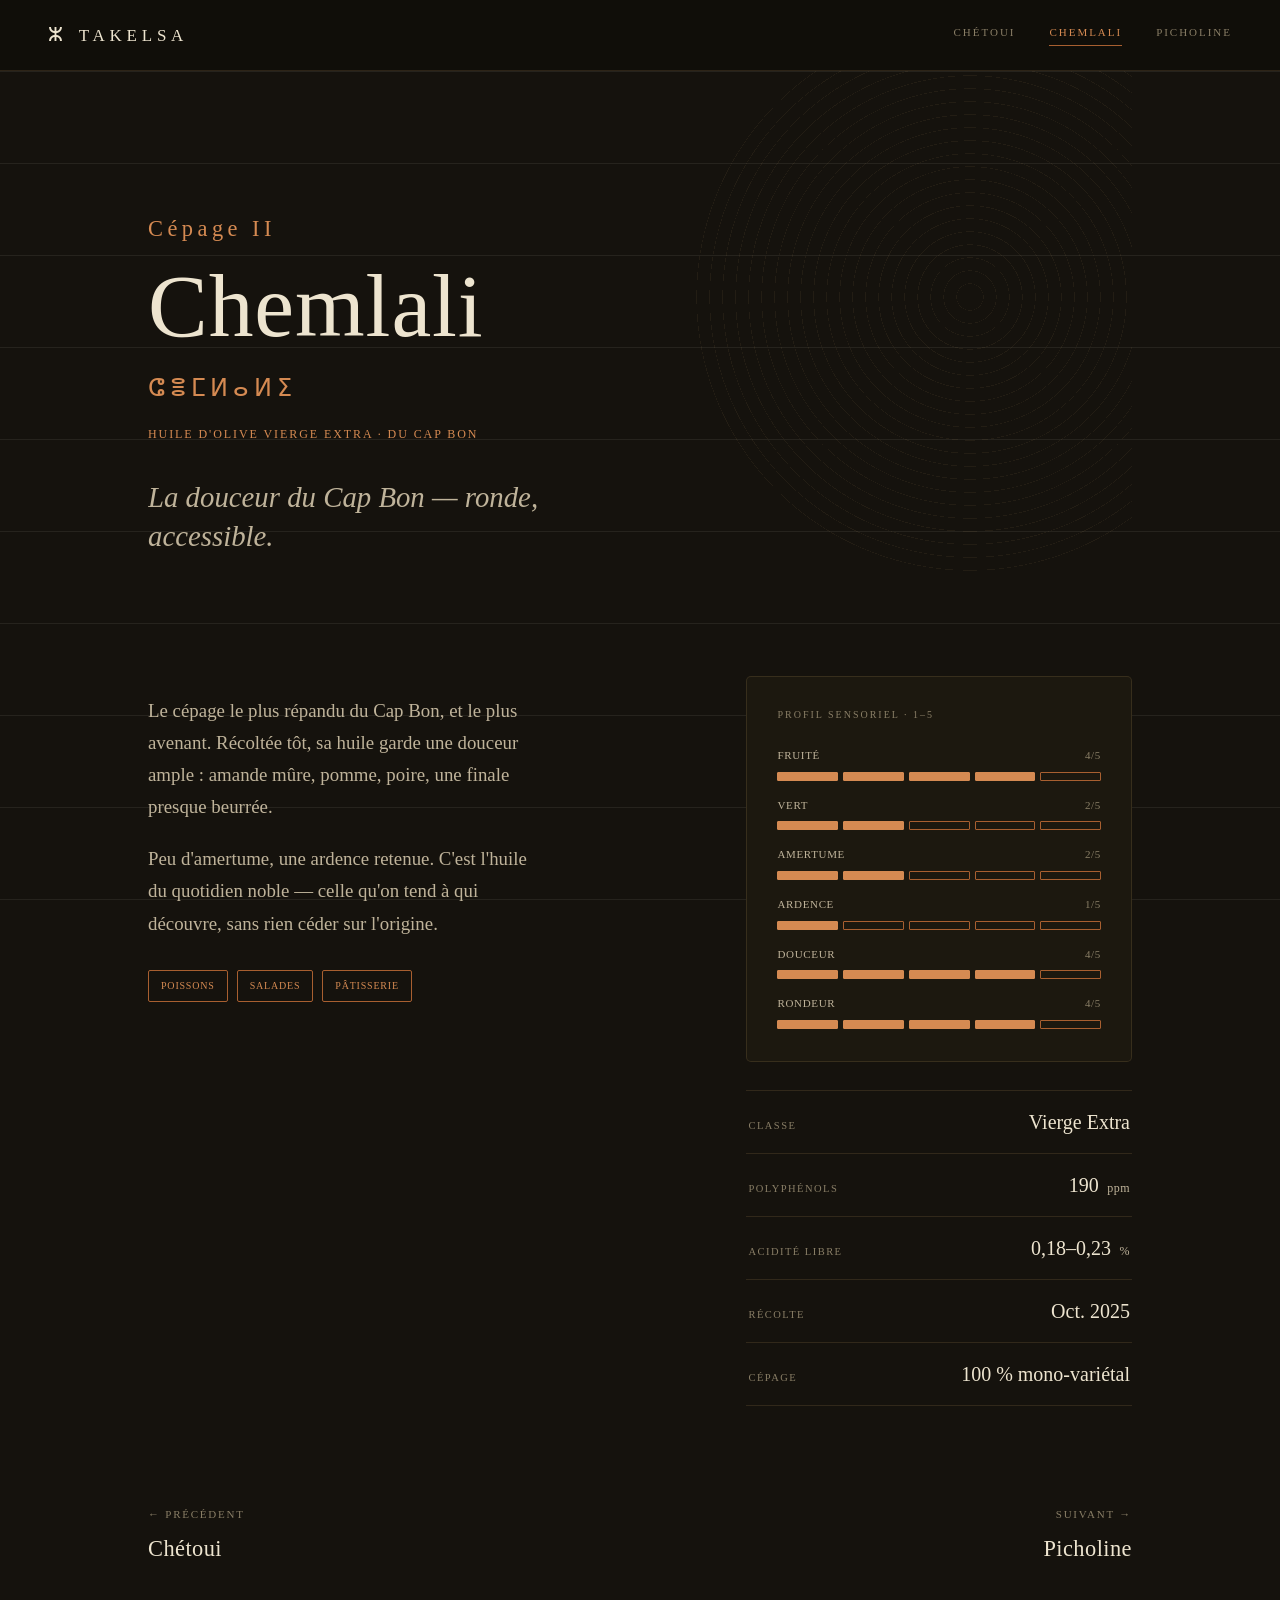
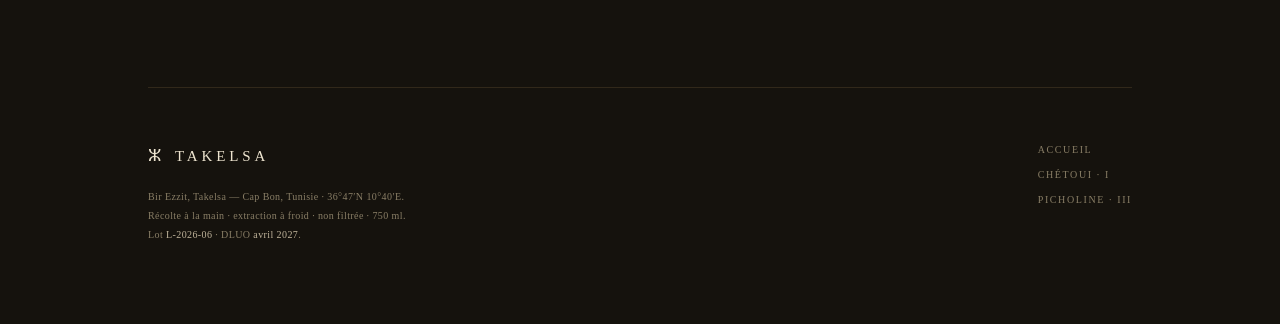
==== chemlali.html @ 23d48eb0 "feat(site): refonte Le Puits (Claude Design) - tellurique, sobre, humble 4 pages refondues (accueil " ====
<!-- @dsCard group="Site" viewport="1080x760" name="Site — Chemlali" subtitle="Page cépage II · profil en barres · données ONH" -->
<!DOCTYPE html>
<html lang="fr">
<head>
<meta charset="utf-8" />
<meta name="viewport" content="width=device-width, initial-scale=1" />
<title>Chemlali · TAKELSA PREMIUM</title>
<link rel="stylesheet" href="../../styles.css" />
<link rel="stylesheet" href="site.css" />
</head>
<body data-cepage="chemlali">

  <nav class="nav">
    <a class="brand" href="index.html"><span class="y">ⵣ</span><span class="wm">TAKELSA</span></a>
    <div class="links">
      <a href="chetoui.html">Chétoui</a>
      <a href="chemlali.html" aria-current="page">Chemlali</a>
      <a href="picholine.html">Picholine</a>
    </div>
  </nav>

  <div class="wrap">

    <header class="vhero">
      <div class="puits"></div>
      <div class="num">Cépage II</div>
      <h1 class="display">Chemlali</h1>
      <div class="tif">ⵛⴻⵎⵍⴰⵍⵉ</div>
      <div class="cl">Huile d'Olive Vierge Extra · du Cap Bon</div>
      <div class="lede">La douceur du Cap Bon — ronde, accessible.</div>
    </header>

    <section class="vgrid">
      <div class="prose reveal">
        <p>Le cépage le plus répandu du Cap Bon, et le plus avenant. Récoltée tôt, sa huile garde une douceur ample : amande mûre, pomme, poire, une finale presque beurrée.</p>
        <p>Peu d'amertume, une ardence retenue. C'est l'huile du quotidien noble — celle qu'on tend à qui découvre, sans rien céder sur l'origine.</p>
        <div class="accords">
          <span>Poissons</span><span>Salades</span><span>Pâtisserie</span>
        </div>
      </div>

      <aside class="reveal">
        <div class="profile">
          <div class="ptitle">Profil sensoriel · 1–5</div>
          <div data-profile="chemlali"></div>
        </div>
        <div class="analysis">
          <div class="arow"><span class="ak">Classe</span><span class="av">Vierge Extra</span></div>
          <div class="arow"><span class="ak">Polyphénols</span><span class="av">190 <small>ppm</small></span></div>
          <div class="arow"><span class="ak">Acidité libre</span><span class="av">0,18–0,23 <small>%</small></span></div>
          <div class="arow"><span class="ak">Récolte</span><span class="av">Oct. 2025</span></div>
          <div class="arow"><span class="ak">Cépage</span><span class="av">100 % mono-variétal</span></div>
        </div>
      </aside>
    </section>

    <nav class="pager reveal">
      <a class="prev" href="chetoui.html">← Précédent<span class="lbl">Chétoui</span></a>
      <a class="next" href="picholine.html">Suivant →<span class="lbl">Picholine</span></a>
    </nav>

    <footer class="foot reveal">
      <div class="frow">
        <div>
          <div class="brand"><span class="y">ⵣ</span><span class="wm">TAKELSA</span></div>
          <p class="legal" style="margin-top:18px">Bir Ezzit, Takelsa — Cap Bon, Tunisie · 36°47′N 10°40′E.<br>Récolte à la main · extraction à froid · non filtrée · 750 ml.<br>Lot <b>L-2026-06</b> · DLUO <b>avril 2027</b>.</p>
        </div>
        <div class="links">
          <a href="index.html">Accueil</a>
          <a href="chetoui.html">Chétoui · I</a>
          <a href="picholine.html">Picholine · III</a>
        </div>
      </div>
    </footer>

  </div>
  <script src="site.js"></script>
</body>
</html>
---- site.css ----
/* TAKELSA PREMIUM — site (registre tellurique « Imazighen »)
   Le site a le droit d'être plus profond que l'étiquette : fond sombre,
   beaucoup de vide, le terroir et l'huile en avant, le producteur effacé.
   Anti-slop : pas de drapeau, pas de folklore, pas de gradient text,
   pas de glassmorphism. Le cuivre est le seul métal. */

:root{
  --night:    #100E09;   /* fond le plus profond */
  --soil:     #15120D;   /* fond de base */
  --soil-2:   #1C180F;   /* panneau surélevé */
  --soil-3:   #221C12;   /* panneau le plus clair */
  --strata:   rgba(218,174,110,.14);  /* hairline cuivrée sur sombre */
  --strata-2: rgba(241,233,216,.08);

  --on-soil:      #EDE4CF;   /* texte principal */
  --on-soil-soft: #BFB39A;   /* secondaire */
  --on-soil-mut:  #897E66;   /* tertiaire / légendes */

  --acc:      var(--copper-hi);   /* accent par défaut (cuivre) */
  --acc-deep: var(--copper);

  --maxw: 1080px;
}

/* accents par cépage, éclaircis pour vivre sur le sombre */
body[data-cepage="chetoui"] { --acc:#9DB573; --acc-deep:#6E8347; }
body[data-cepage="chemlali"]{ --acc:#D58A52; --acc-deep:#A85F30; }
body[data-cepage="picholine"]{ --acc:#AE83A4; --acc-deep:#76507060; }
body[data-cepage="picholine"]{ --acc:#B084A6; --acc-deep:#7A5570; }

*{box-sizing:border-box;}
html{scroll-behavior:smooth;}
body{
  margin:0;background:var(--soil);color:var(--on-soil);
  font-family:var(--font-sans);-webkit-font-smoothing:antialiased;
  line-height:1.6;
  /* strates sédimentaires + puits, extrêmement discrets */
  background-image:
    repeating-linear-gradient(0deg, var(--strata-2) 0 1px, transparent 1px 92px);
  background-attachment:fixed;
}

/* ---- typographic primitives ---- */
.display{font-family:var(--font-display);font-weight:400;letter-spacing:.01em;line-height:1.02;}
.serif{font-family:var(--font-serif);}
.mono{font-family:var(--font-mono);}
.glyph{font-family:var(--font-glyph);}
.eyebrow{font-family:var(--font-mono);font-size:11px;letter-spacing:.34em;text-transform:uppercase;color:var(--acc);}
.eyebrow.dim{color:var(--on-soil-mut);}

a{color:inherit;text-decoration:none;}

/* ---- top nav (sobre, fixe) ---- */
.nav{position:sticky;top:0;z-index:20;display:flex;align-items:center;justify-content:space-between;
  padding:20px clamp(20px,5vw,48px);background:rgba(16,14,9,.82);border-bottom:1px solid var(--strata);
  backdrop-filter:blur(2px);}
.nav .brand{display:flex;align-items:baseline;gap:11px;}
.nav .brand .y{font-family:var(--font-glyph);font-size:19px;color:var(--copper-hi);}
.nav .brand .wm{font-family:var(--font-display);font-size:17px;letter-spacing:.28em;text-indent:.28em;color:var(--on-soil);}
.nav .links{display:flex;gap:clamp(14px,3vw,34px);}
.nav .links a{font-family:var(--font-mono);font-size:11px;letter-spacing:.18em;text-transform:uppercase;color:var(--on-soil-mut);
  padding-bottom:4px;border-bottom:1px solid transparent;transition:color .25s,border-color .25s;}
.nav .links a:hover{color:var(--on-soil);}
.nav .links a[aria-current="page"]{color:var(--acc);border-color:var(--acc-deep);}

/* ---- layout shell ---- */
.wrap{max-width:var(--maxw);margin:0 auto;padding:0 clamp(20px,5vw,48px);}
section{position:relative;}

/* ---- puits motif (réutilisable, discret) ---- */
.puits{position:absolute;border-radius:50%;pointer-events:none;
  background:repeating-radial-gradient(circle at center, var(--strata) 0 .6px, transparent .6px 13px);
  opacity:.6;}

/* ---- hero accueil ---- */
.hero{min-height:88vh;display:flex;flex-direction:column;justify-content:center;align-items:center;text-align:center;
  padding:120px 0 80px;position:relative;overflow:hidden;}
.hero .puits{width:min(86vw,820px);height:min(86vw,820px);top:50%;left:50%;transform:translate(-50%,-50%);opacity:.45;}
.hero .coin{position:relative;width:96px;height:96px;border-radius:50%;display:grid;place-items:center;
  font-family:var(--font-glyph);font-size:60px;color:#3A2512;margin-bottom:38px;
  background:radial-gradient(circle at 38% 30%, #F4D89E, #CD9E60 52%, #8C5F33);
  box-shadow:inset 0 2px 3px rgba(255,255,255,.5), inset 0 -4px 7px rgba(58,37,18,.5), 0 6px 26px rgba(0,0,0,.55);}
.hero .eyebrow{position:relative;margin-bottom:30px;}
.hero h1{position:relative;font-family:var(--font-display);font-weight:400;font-size:clamp(2.4rem,7vw,4.6rem);
  letter-spacing:.12em;text-indent:.12em;margin:0;color:var(--on-soil);white-space:nowrap;}
.hero .lede{position:relative;font-family:var(--font-serif);font-style:italic;font-size:clamp(1.2rem,3vw,1.7rem);
  color:var(--on-soil-soft);margin-top:26px;white-space:nowrap;}
.hero .coords{position:relative;margin-top:50px;font-family:var(--font-mono);font-size:11px;letter-spacing:.22em;
  text-transform:uppercase;color:var(--on-soil-mut);display:flex;gap:18px;flex-wrap:wrap;justify-content:center;}
.hero .coords b{color:var(--acc);font-weight:400;}

/* ---- generic section heading ---- */
.shead{padding:96px 0 0;}
.shead .eyebrow{display:block;}
.shead h2{font-family:var(--font-display);font-weight:400;font-size:clamp(2rem,4.5vw,3.1rem);margin:18px 0 0;color:var(--on-soil);}
.shead .sub{font-family:var(--font-serif);font-style:italic;color:var(--on-soil-soft);font-size:1.15rem;margin-top:10px;max-width:54ch;}

/* ---- manifesto band ---- */
.manifesto{padding:120px 0;text-align:center;}
.manifesto p{font-family:var(--font-display);font-weight:400;font-size:clamp(1.6rem,4vw,2.6rem);line-height:1.3;
  color:var(--on-soil);max-width:18ch;margin:0 auto;}
.manifesto .src{margin-top:26px;font-family:var(--font-mono);font-size:10px;letter-spacing:.24em;text-transform:uppercase;color:var(--on-soil-mut);}

/* ---- terroir facts strip ---- */
.facts-strip{display:grid;grid-template-columns:repeat(4,1fr);gap:1px;background:var(--strata);
  border:1px solid var(--strata);border-radius:4px;overflow:hidden;margin-top:40px;}
.facts-strip .cell{background:var(--soil-2);padding:26px 22px;}
.facts-strip .k{font-family:var(--font-mono);font-size:10px;letter-spacing:.18em;text-transform:uppercase;color:var(--on-soil-mut);}
.facts-strip .v{font-family:var(--font-display);font-size:1.5rem;color:var(--on-soil);margin-top:10px;line-height:1.1;}
.facts-strip .v small{font-family:var(--font-mono);font-size:.62em;letter-spacing:.04em;color:var(--on-soil-soft);}
@media(max-width:720px){.facts-strip{grid-template-columns:repeat(2,1fr);}}

/* ---- variety index (accueil) ---- */
.varlist{margin-top:48px;border-top:1px solid var(--strata);}
.varrow{display:grid;grid-template-columns:64px 1fr auto;gap:clamp(16px,4vw,46px);align-items:center;
  padding:34px 8px;border-bottom:1px solid var(--strata);transition:background .3s,padding-left .3s;position:relative;}
.varrow:hover{background:var(--soil-2);padding-left:20px;}
.varrow .num{font-family:var(--font-display);font-size:2rem;color:var(--vacc);}
.varrow .meta .nm{font-family:var(--font-display);font-size:1.9rem;color:var(--on-soil);line-height:1;}
.varrow .meta .nm .tif{font-family:var(--font-glyph);font-size:.62em;color:var(--vacc);margin-left:.5em;letter-spacing:.12em;}
.varrow .meta .ln{font-family:var(--font-serif);font-style:italic;color:var(--on-soil-soft);margin-top:8px;font-size:1.02rem;}
.varrow .meta .cl{font-family:var(--font-mono);font-size:10px;letter-spacing:.14em;text-transform:uppercase;color:var(--vacc);margin-top:9px;}
.varrow .go{display:flex;align-items:center;gap:14px;font-family:var(--font-mono);font-size:10px;letter-spacing:.16em;text-transform:uppercase;color:var(--on-soil-mut);}
.varrow .go .poly{color:var(--on-soil);}
.varrow .go .arr{font-size:1.3rem;color:var(--vacc);transition:transform .3s;}
.varrow:hover .go .arr{transform:translateX(6px);}
@media(max-width:640px){.varrow{grid-template-columns:48px 1fr;}.varrow .go{grid-column:2;justify-content:flex-start;margin-top:6px;}}

/* ---- variety page header ---- */
.vhero{padding:140px 0 60px;position:relative;overflow:hidden;}
.vhero .puits{width:min(60vw,560px);height:min(60vw,560px);top:-10%;right:-12%;opacity:.5;}
.vhero .num{font-family:var(--font-display);font-size:1.4rem;color:var(--acc);letter-spacing:.2em;}
.vhero h1{font-family:var(--font-display);font-weight:400;font-size:clamp(3rem,8vw,5.6rem);margin:14px 0 0;color:var(--on-soil);line-height:1;}
.vhero .tif{font-family:var(--font-glyph);font-size:1.5rem;color:var(--acc);letter-spacing:.2em;margin-top:18px;}
.vhero .cl{font-family:var(--font-mono);font-size:12px;letter-spacing:.16em;text-transform:uppercase;color:var(--acc);margin-top:18px;}
.vhero .lede{font-family:var(--font-serif);font-style:italic;font-size:clamp(1.3rem,3vw,1.8rem);color:var(--on-soil-soft);
  margin-top:34px;max-width:30ch;line-height:1.35;}

/* ---- two-column body ---- */
.vgrid{display:grid;grid-template-columns:1.15fr .85fr;gap:clamp(30px,6vw,80px);padding:60px 0 0;align-items:start;}
@media(max-width:820px){.vgrid{grid-template-columns:1fr;gap:48px;}}
.prose p{font-family:var(--font-serif);font-size:1.18rem;line-height:1.7;color:var(--on-soil-soft);max-width:42ch;}
.prose p+p{margin-top:20px;}
.prose .accords{display:flex;flex-wrap:wrap;gap:9px;margin-top:30px;}
.prose .accords span{font-family:var(--font-mono);font-size:10px;letter-spacing:.08em;text-transform:uppercase;
  border:1px solid var(--acc-deep);color:var(--acc);padding:7px 12px;border-radius:2px;}

/* ---- profile bars (cohérent avec l'étiquette) ---- */
.profile{background:var(--soil-2);border:1px solid var(--strata);border-radius:5px;padding:30px 30px 32px;}
.profile .ptitle{font-family:var(--font-mono);font-size:10px;letter-spacing:.2em;text-transform:uppercase;color:var(--on-soil-mut);margin-bottom:24px;}
.bar{margin-bottom:16px;}
.bar:last-child{margin-bottom:0;}
.bar .blab{display:flex;justify-content:space-between;font-family:var(--font-sans);font-size:11px;font-weight:500;
  letter-spacing:.06em;text-transform:uppercase;color:var(--on-soil-soft);margin-bottom:7px;}
.bar .blab .num{font-family:var(--font-mono);color:var(--on-soil-mut);}
.segs{display:flex;gap:5px;}
.segs i{flex:1;height:9px;border:1px solid var(--acc-deep);border-radius:1px;}
.segs i.on{background:var(--acc);border-color:var(--acc);}

/* ---- analysis table (données vraies ONH) ---- */
.analysis{margin-top:28px;border-top:1px solid var(--strata);}
.analysis .arow{display:flex;justify-content:space-between;align-items:baseline;padding:15px 2px;border-bottom:1px solid var(--strata);}
.analysis .arow .ak{font-family:var(--font-mono);font-size:10.5px;letter-spacing:.14em;text-transform:uppercase;color:var(--on-soil-mut);}
.analysis .arow .av{font-family:var(--font-display);font-size:1.25rem;color:var(--on-soil);}
.analysis .arow .av small{font-family:var(--font-mono);font-size:.6em;letter-spacing:.04em;color:var(--on-soil-soft);margin-left:.3em;}

/* ---- prev/next ---- */
.pager{display:flex;justify-content:space-between;gap:20px;padding:100px 0 0;}
.pager a{font-family:var(--font-mono);font-size:11px;letter-spacing:.16em;text-transform:uppercase;color:var(--on-soil-mut);transition:color .25s;}
.pager a:hover{color:var(--acc);}
.pager a .lbl{display:block;font-family:var(--font-display);font-size:1.4rem;letter-spacing:.02em;color:var(--on-soil);text-transform:none;margin-top:8px;}
.pager a:hover .lbl{color:var(--acc);}
.pager .next{text-align:right;}

/* ---- footer ---- */
.foot{margin-top:120px;border-top:1px solid var(--strata);padding:54px 0 70px;}
.foot .frow{display:flex;justify-content:space-between;gap:30px;flex-wrap:wrap;align-items:flex-start;}
.foot .brand{display:flex;align-items:baseline;gap:10px;}
.foot .brand .y{font-family:var(--font-glyph);font-size:17px;color:var(--copper-hi);}
.foot .brand .wm{font-family:var(--font-display);font-size:15px;letter-spacing:.26em;text-indent:.26em;color:var(--on-soil);}
.foot .legal{font-family:var(--font-mono);font-size:10px;line-height:1.9;letter-spacing:.04em;color:var(--on-soil-mut);max-width:52ch;}
.foot .legal b{color:var(--on-soil-soft);font-weight:500;}
.foot .links{display:flex;flex-direction:column;gap:9px;}
.foot .links a{font-family:var(--font-mono);font-size:10px;letter-spacing:.16em;text-transform:uppercase;color:var(--on-soil-mut);}
.foot .links a:hover{color:var(--acc);}

/* fade-in on load, respectful of reduced motion & no-JS (visible by default) */
@media (prefers-reduced-motion:no-preference){
  html.js .reveal{opacity:0;transform:translateY(14px);transition:opacity .8s ease,transform .8s ease;}
  html.js .reveal.in{opacity:1;transform:none;}
}
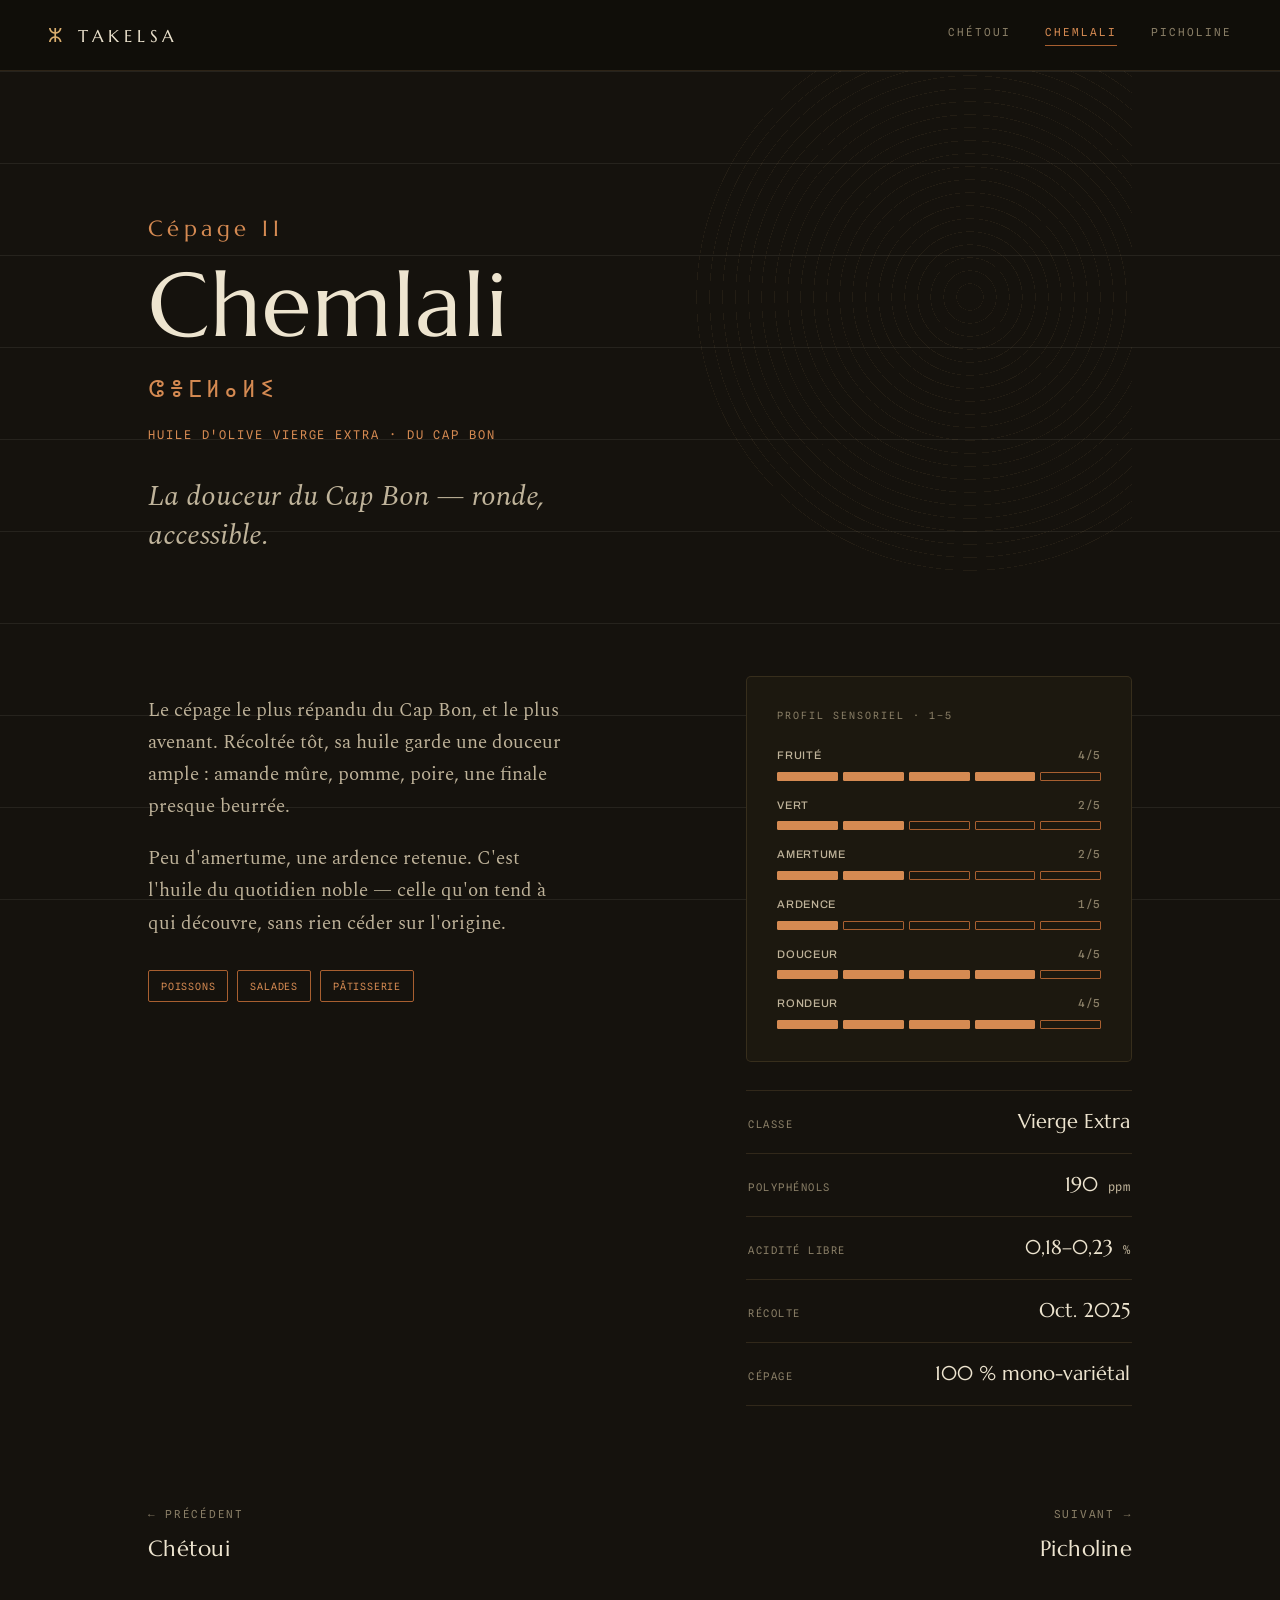
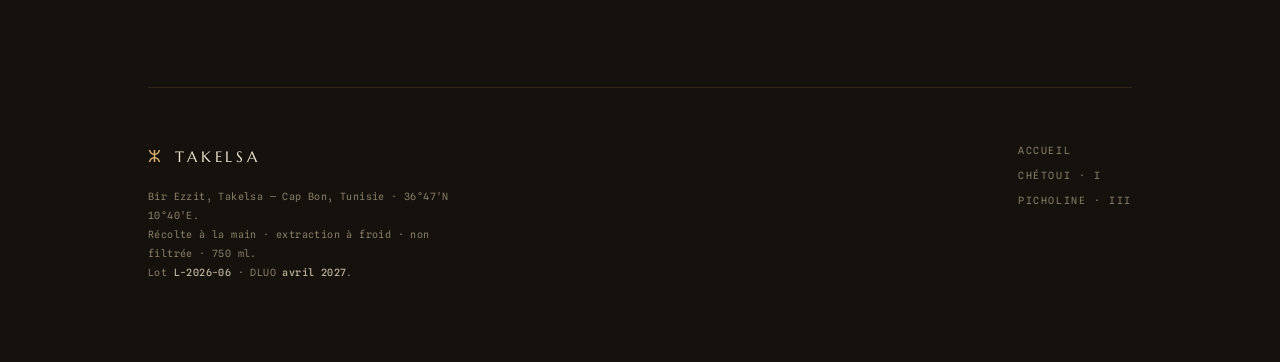
==== commit 63f1380a: "fix(site): site autonome (fix 404 styles.css) + favicon + OpenGraph (vignette yaz) site.css devient " ====
--- a/chemlali.html
+++ b/chemlali.html
@@ -5,8 +5,15 @@
 <meta charset="utf-8" />
 <meta name="viewport" content="width=device-width, initial-scale=1" />
 <title>Chemlali · TAKELSA PREMIUM</title>
-<link rel="stylesheet" href="../../styles.css" />
+<link rel="icon" type="image/svg+xml" href="favicon.svg" />
 <link rel="stylesheet" href="site.css" />
+<meta name="description" content="Chemlali (du Cap Bon) — douceur et équilibre, fruité délicat. Huile d'Olive Vierge Extra. TAKELSA PREMIUM." />
+<meta property="og:type" content="website" />
+<meta property="og:title" content="Chemlali — TAKELSA PREMIUM" />
+<meta property="og:description" content="Douceur et équilibre du Cap Bon, au fruité délicat. Vierge Extra." />
+<meta property="og:image" content="https://bh216-tak.github.io/takelsa-premium/og-puits.jpg" />
+<meta property="og:url" content="https://bh216-tak.github.io/takelsa-premium/chemlali.html" />
+<meta name="twitter:card" content="summary_large_image" />
 </head>
 <body data-cepage="chemlali">
 
--- a/site.css
+++ b/site.css
@@ -3,8 +3,17 @@
    beaucoup de vide, le terroir et l'huile en avant, le producteur effacé.
    Anti-slop : pas de drapeau, pas de folklore, pas de gradient text,
    pas de glassmorphism. Le cuivre est le seul métal. */
+@import url("https://fonts.googleapis.com/css2?family=Archivo:wght@400;500;600;700&family=Marcellus&family=Noto+Sans+Tifinagh&family=Spectral:ital,wght@0,300;0,400;0,500;0,600;1,400;1,500&family=Spline+Sans+Mono:wght@400;500;600&display=swap");
 
 :root{
+  /* polices (autonome — anciennement tokens/fonts+typography.css) */
+  --font-display:"Marcellus","Times New Roman",serif;
+  --font-serif:"Spectral","Georgia",serif;
+  --font-sans:"Archivo",system-ui,sans-serif;
+  --font-mono:"Spline Sans Mono",ui-monospace,monospace;
+  --font-glyph:"Noto Sans Tifinagh",sans-serif;
+  /* cuivre (anciennement tokens/colors.css) */
+  --copper:#9A6A3C; --copper-hi:#DAAE6E;
   --night:    #100E09;   /* fond le plus profond */
   --soil:     #15120D;   /* fond de base */
   --soil-2:   #1C180F;   /* panneau surélevé */
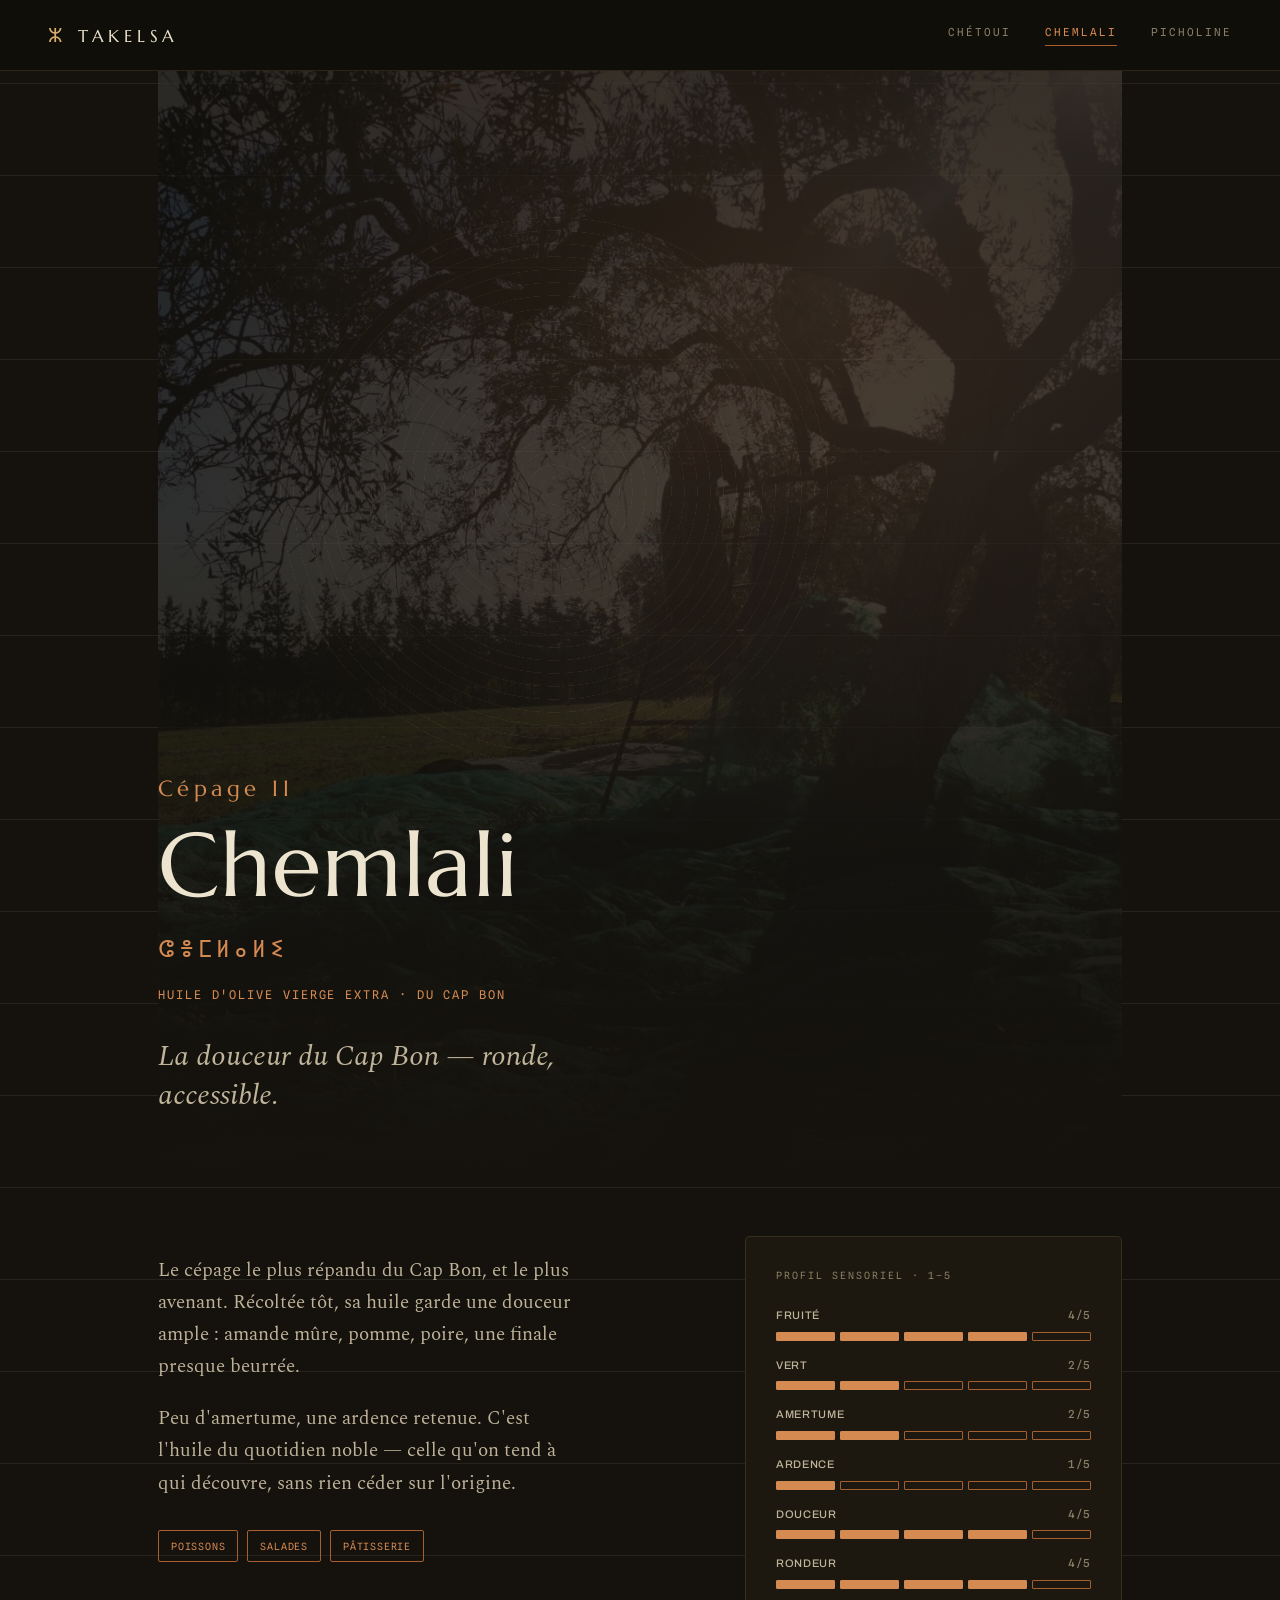
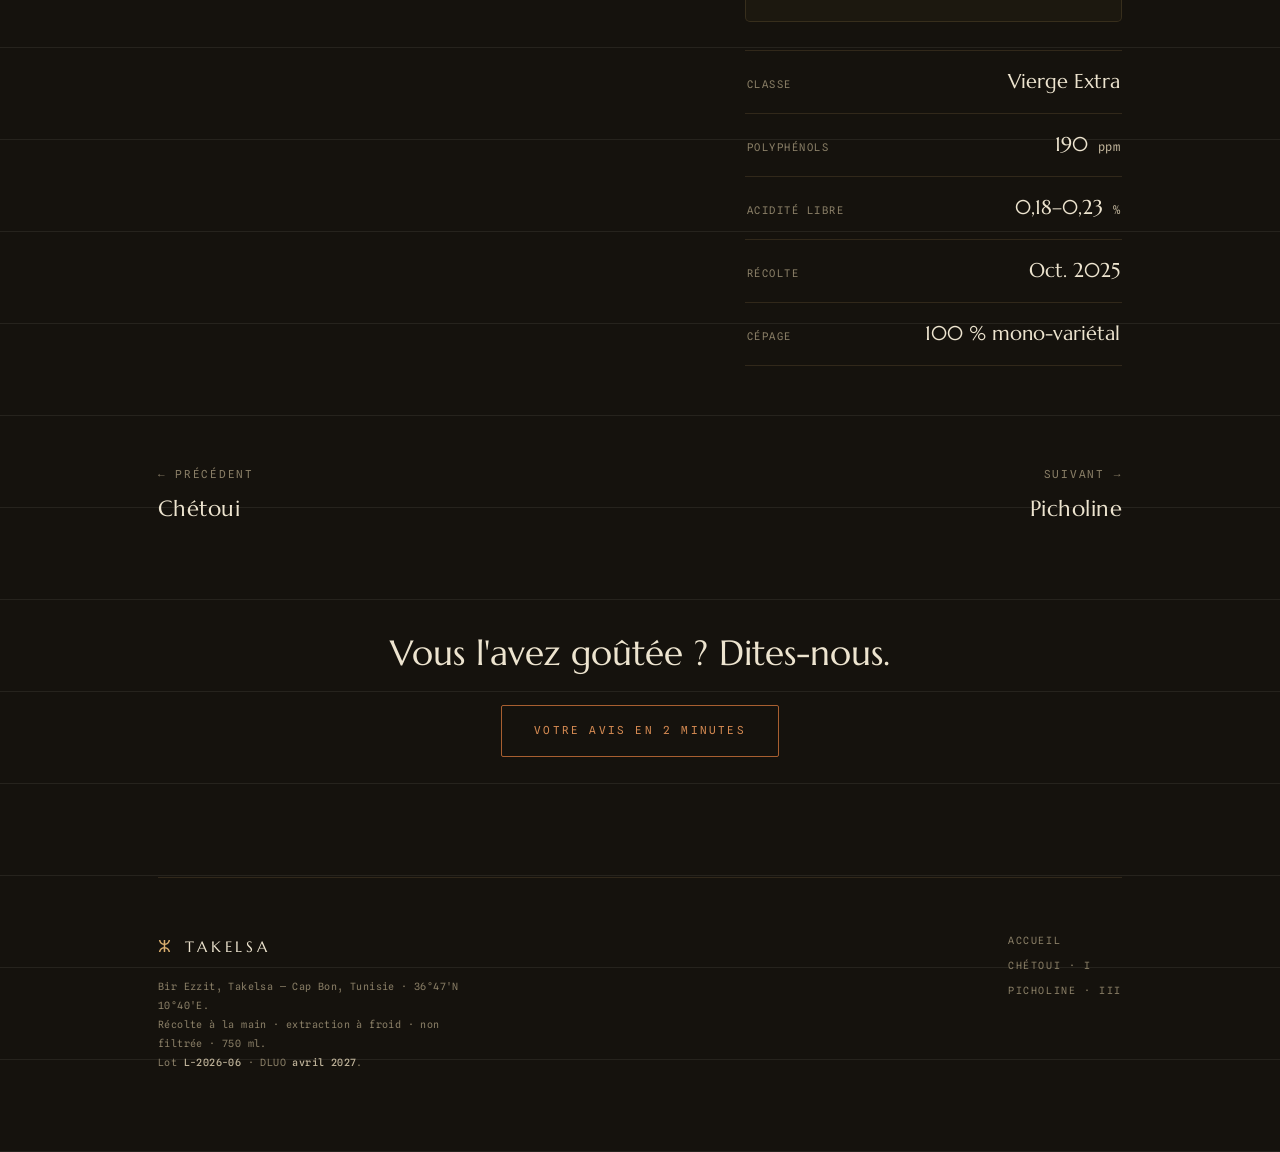
==== commit 3076702b: "feat(site): polish v2 — photos recolte, Puits anime, CTA avis 2 min, ancre Cap Bon, desktop resserre" ====
--- a/chemlali.html
+++ b/chemlali.html
@@ -5,15 +5,17 @@
 <meta charset="utf-8" />
 <meta name="viewport" content="width=device-width, initial-scale=1" />
 <title>Chemlali · TAKELSA PREMIUM</title>
-<link rel="icon" type="image/svg+xml" href="favicon.svg" />
-<link rel="stylesheet" href="site.css" />
-<meta name="description" content="Chemlali (du Cap Bon) — douceur et équilibre, fruité délicat. Huile d'Olive Vierge Extra. TAKELSA PREMIUM." />
+<meta name="description" content="Chemlali du Cap Bon — huile d'olive vierge extra, mono-variétale. La douceur du Cap Bon : ronde, accessible. 190 ppm de polyphénols." />
+<link rel="icon" href="favicon.svg" type="image/svg+xml" />
 <meta property="og:type" content="website" />
-<meta property="og:title" content="Chemlali — TAKELSA PREMIUM" />
-<meta property="og:description" content="Douceur et équilibre du Cap Bon, au fruité délicat. Vierge Extra." />
-<meta property="og:image" content="https://bh216-tak.github.io/takelsa-premium/og-puits.jpg" />
+<meta property="og:site_name" content="TAKELSA PREMIUM" />
+<meta property="og:title" content="Chemlali · TAKELSA PREMIUM" />
+<meta property="og:description" content="Vierge extra du Cap Bon — ronde, accessible, beurrée. 190 ppm de polyphénols." />
+<meta property="og:image" content="https://bh216-tak.github.io/takelsa-premium/og.png" />
 <meta property="og:url" content="https://bh216-tak.github.io/takelsa-premium/chemlali.html" />
 <meta name="twitter:card" content="summary_large_image" />
+<meta name="theme-color" content="#15120D" />
+<link rel="stylesheet" href="site.css" />
 </head>
 <body data-cepage="chemlali">
 
@@ -28,7 +30,7 @@
 
   <div class="wrap">
 
-    <header class="vhero">
+    <header class="vhero" style="--hero-img:url('img/verger-lieu.webp')">
       <div class="puits"></div>
       <div class="num">Cépage II</div>
       <h1 class="display">Chemlali</h1>
@@ -66,6 +68,11 @@
       <a class="next" href="picholine.html">Suivant →<span class="lbl">Picholine</span></a>
     </nav>
 
+    <section class="feedback reveal">
+      <p>Vous l'avez goûtée ? Dites-nous.</p>
+      <a class="btn-feedback" href="https://forms.gle/2v7kGghkRocuxj216?entry.1942215368=Chemlali" target="_blank" rel="noopener">Votre avis en 2 minutes</a>
+    </section>
+
     <footer class="foot reveal">
       <div class="frow">
         <div>
--- a/site.css
+++ b/site.css
@@ -2,17 +2,18 @@
    Le site a le droit d'être plus profond que l'étiquette : fond sombre,
    beaucoup de vide, le terroir et l'huile en avant, le producteur effacé.
    Anti-slop : pas de drapeau, pas de folklore, pas de gradient text,
-   pas de glassmorphism. Le cuivre est le seul métal. */
+   pas de glassmorphism. Le cuivre est le seul métal.
+   AUTONOME pour le déploiement : polices + cuivre inlinés depuis le design
+   system (sinon ../../styles.css 404 à la racine de takelsa-premium — cf. DEF-091). */
 @import url("https://fonts.googleapis.com/css2?family=Archivo:wght@400;500;600;700&family=Marcellus&family=Noto+Sans+Tifinagh&family=Spectral:ital,wght@0,300;0,400;0,500;0,600;1,400;1,500&family=Spline+Sans+Mono:wght@400;500;600&display=swap");
 
 :root{
-  /* polices (autonome — anciennement tokens/fonts+typography.css) */
+  /* polices + cuivre inlinés (autonomie déploiement, anti-régression ../../styles.css) */
   --font-display:"Marcellus","Times New Roman",serif;
   --font-serif:"Spectral","Georgia",serif;
   --font-sans:"Archivo",system-ui,sans-serif;
   --font-mono:"Spline Sans Mono",ui-monospace,monospace;
   --font-glyph:"Noto Sans Tifinagh",sans-serif;
-  /* cuivre (anciennement tokens/colors.css) */
   --copper:#9A6A3C; --copper-hi:#DAAE6E;
   --night:    #100E09;   /* fond le plus profond */
   --soil:     #15120D;   /* fond de base */
@@ -46,7 +47,6 @@
   /* strates sédimentaires + puits, extrêmement discrets */
   background-image:
     repeating-linear-gradient(0deg, var(--strata-2) 0 1px, transparent 1px 92px);
-  background-attachment:fixed;
 }
 
 /* ---- typographic primitives ---- */
@@ -82,21 +82,69 @@
   opacity:.6;}
 
 /* ---- hero accueil ---- */
-.hero{min-height:88vh;display:flex;flex-direction:column;justify-content:center;align-items:center;text-align:center;
-  padding:120px 0 80px;position:relative;overflow:hidden;}
-.hero .puits{width:min(86vw,820px);height:min(86vw,820px);top:50%;left:50%;transform:translate(-50%,-50%);opacity:.45;}
-.hero .coin{position:relative;width:96px;height:96px;border-radius:50%;display:grid;place-items:center;
-  font-family:var(--font-glyph);font-size:60px;color:#3A2512;margin-bottom:38px;
+.hero{min-height:90vh;display:flex;flex-direction:column;justify-content:center;align-items:center;text-align:center;
+  padding:120px 0 84px;position:relative;overflow:hidden;isolation:isolate;}
+/* photo de récolte, fondue dans la terre (registre sombre) */
+.hero::before{content:"";position:absolute;inset:0;z-index:0;background:url("img/recolte-arbre.webp") center 28%/cover no-repeat;opacity:.5;}
+.hero::after{content:"";position:absolute;inset:0;z-index:1;
+  background:radial-gradient(118% 78% at 50% 30%, rgba(16,14,9,.34), rgba(16,14,9,.9) 76%),linear-gradient(180deg, rgba(16,14,9,.5) 0%, rgba(16,14,9,.4) 42%, var(--soil) 100%);}
+.hero > *{position:relative;z-index:2;}
+/* le Puits — la source : anneaux cuivrés + lueur, respiration lente */
+.hero .puits{width:min(94vw,880px);height:min(94vw,880px);top:48%;left:50%;transform:translate(-50%,-50%);opacity:.85;
+  background:repeating-radial-gradient(circle at center, rgba(218,174,110,.30) 0 1px, transparent 1px 15px);
+  -webkit-mask-image:radial-gradient(circle at center, #000 38%, transparent 72%);mask-image:radial-gradient(circle at center, #000 38%, transparent 72%);}
+.hero .source{position:absolute;z-index:1;top:48%;left:50%;width:min(60vw,440px);height:min(60vw,440px);transform:translate(-50%,-50%);
+  background:radial-gradient(circle at center, rgba(218,174,110,.22), rgba(218,174,110,0) 68%);pointer-events:none;}
+.hero .coin{position:relative;width:100px;height:100px;border-radius:50%;display:grid;place-items:center;
+  font-family:var(--font-glyph);font-size:62px;color:#3A2512;margin-bottom:38px;
   background:radial-gradient(circle at 38% 30%, #F4D89E, #CD9E60 52%, #8C5F33);
-  box-shadow:inset 0 2px 3px rgba(255,255,255,.5), inset 0 -4px 7px rgba(58,37,18,.5), 0 6px 26px rgba(0,0,0,.55);}
-.hero .eyebrow{position:relative;margin-bottom:30px;}
+  box-shadow:inset 0 2px 3px rgba(255,255,255,.5), inset 0 -4px 7px rgba(58,37,18,.5), 0 8px 30px rgba(0,0,0,.6), 0 0 60px rgba(218,174,110,.28);}
+.hero .eyebrow{position:relative;margin-bottom:26px;color:var(--copper-hi);}
 .hero h1{position:relative;font-family:var(--font-display);font-weight:400;font-size:clamp(2.4rem,7vw,4.6rem);
-  letter-spacing:.12em;text-indent:.12em;margin:0;color:var(--on-soil);white-space:nowrap;}
+  letter-spacing:.12em;text-indent:.12em;margin:0;color:var(--on-soil);white-space:nowrap;text-shadow:0 2px 30px rgba(0,0,0,.5);}
 .hero .lede{position:relative;font-family:var(--font-serif);font-style:italic;font-size:clamp(1.2rem,3vw,1.7rem);
-  color:var(--on-soil-soft);margin-top:26px;white-space:nowrap;}
-.hero .coords{position:relative;margin-top:50px;font-family:var(--font-mono);font-size:11px;letter-spacing:.22em;
+  color:var(--on-soil-soft);margin-top:24px;white-space:nowrap;}
+.hero .tagline{position:relative;margin-top:22px;font-family:var(--font-mono);font-size:11.5px;letter-spacing:.24em;
+  text-transform:uppercase;color:var(--on-soil);}
+.hero .coords{position:relative;margin-top:44px;font-family:var(--font-mono);font-size:11px;letter-spacing:.22em;
   text-transform:uppercase;color:var(--on-soil-mut);display:flex;gap:18px;flex-wrap:wrap;justify-content:center;}
 .hero .coords b{color:var(--acc);font-weight:400;}
+@media (prefers-reduced-motion:no-preference){
+  /* le Puits qui s'ouvre — l'eau qui devient huile, une seule fois, à l'arrivée */
+  html.js .hero .puits{animation:wellopen 2.6s cubic-bezier(.16,.7,.18,1) both;}
+  html.js .hero .source{animation:sourcebloom 3s ease-out both;}
+  html.js .hero .coin{animation:coinrise 1.1s cubic-bezier(.2,.7,.2,1) .55s both;}
+  html.js .hero .eyebrow{animation:fadeup .9s ease-out 1.05s both;}
+  html.js .hero h1{animation:fadeup 1s ease-out 1.25s both;}
+  html.js .hero .lede{animation:fadeup 1s ease-out 1.45s both;}
+  html.js .hero .coords{animation:fadeup 1s ease-out 1.65s both;}
+  @keyframes wellopen{0%{opacity:0;transform:translate(-50%,-50%) scale(.12);}55%{opacity:.92;}100%{opacity:.85;transform:translate(-50%,-50%) scale(1);}}
+  @keyframes sourcebloom{0%{opacity:0;transform:translate(-50%,-50%) scale(.4);}100%{opacity:1;transform:translate(-50%,-50%) scale(1);}}
+  @keyframes coinrise{0%{opacity:0;transform:translateY(16px) scale(.86);}100%{opacity:1;transform:none;}}
+  @keyframes fadeup{0%{opacity:0;transform:translateY(12px);}100%{opacity:1;transform:none;}}
+}
+
+/* ---- bande « le lieu » (donner un visage à la terre) ---- */
+.landband{margin-top:44px;border-radius:6px;overflow:hidden;position:relative;border:1px solid var(--strata);}
+.landband img{display:block;width:100%;height:clamp(260px,42vw,470px);object-fit:cover;filter:saturate(.9) brightness(.8) contrast(1.02);}
+.landband::after{content:"";position:absolute;inset:0;background:linear-gradient(180deg, rgba(16,14,9,.12) 0%, rgba(16,14,9,.62) 100%);}
+.landband .cap{position:absolute;left:clamp(18px,4vw,32px);bottom:22px;z-index:2;font-family:var(--font-serif);font-style:italic;
+  color:#EDE4CF;font-size:clamp(1rem,2.4vw,1.25rem);max-width:30ch;text-shadow:0 1px 10px rgba(0,0,0,.7);}
+
+/* ---- bande avis (le but du cadeau : recueillir les retours) ---- */
+.feedback{text-align:center;padding:104px 0 0;}
+.feedback p{font-family:var(--font-display);font-weight:400;font-size:clamp(1.5rem,3.6vw,2.2rem);line-height:1.3;
+  color:var(--on-soil);max-width:20ch;margin:0 auto 28px;}
+.btn-feedback{display:inline-block;font-family:var(--font-mono);font-size:11px;letter-spacing:.2em;text-transform:uppercase;
+  color:var(--acc);border:1px solid var(--acc-deep);padding:16px 32px;border-radius:2px;transition:background .3s,color .3s;}
+.btn-feedback:hover{background:var(--acc);color:var(--soil);}
+
+/* ---- photo en tête de page variété (sombre, teintée par le cépage) ---- */
+.vhero{isolation:isolate;}
+.vhero::before{content:"";position:absolute;inset:0;z-index:0;background:var(--hero-img) center 32%/cover no-repeat;opacity:.3;}
+.vhero::after{content:"";position:absolute;inset:0;z-index:1;
+  background:radial-gradient(120% 80% at 70% 24%, color-mix(in srgb, var(--acc) 14%, transparent), transparent 60%),linear-gradient(180deg, rgba(16,14,9,.62) 0%, rgba(16,14,9,.5) 40%, var(--soil) 100%);}
+.vhero > *{position:relative;z-index:2;}
 
 /* ---- generic section heading ---- */
 .shead{padding:96px 0 0;}
@@ -198,3 +246,11 @@
   html.js .reveal{opacity:0;transform:translateY(14px);transition:opacity .8s ease,transform .8s ease;}
   html.js .reveal.in{opacity:1;transform:none;}
 }
+
+/* ---- desktop : axe central unifié, on resserre, on comble les vides (mobile intact) ---- */
+@media (min-width:861px){
+  :root{--maxw:1060px;}
+  .shead{text-align:center;}
+  .shead .sub{margin-left:auto;margin-right:auto;}
+  .manifesto p{max-width:20ch;}
+}
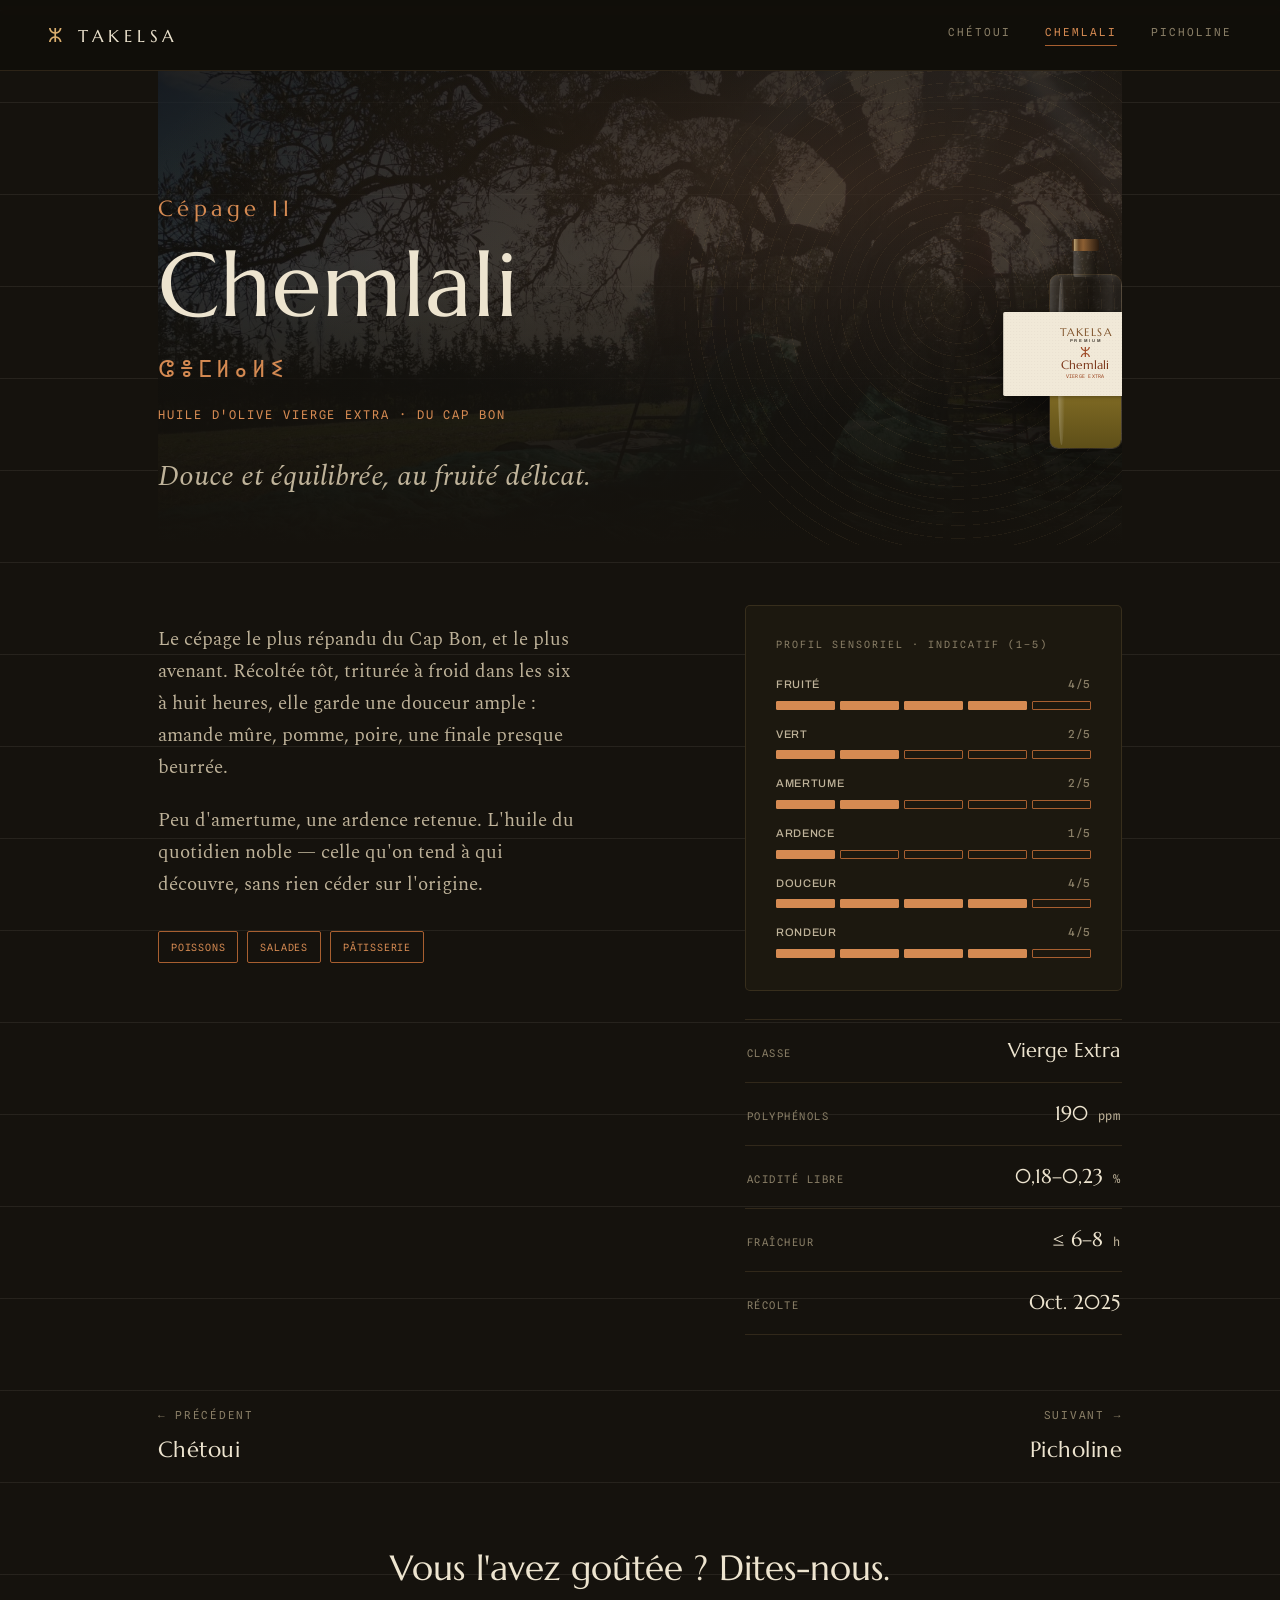
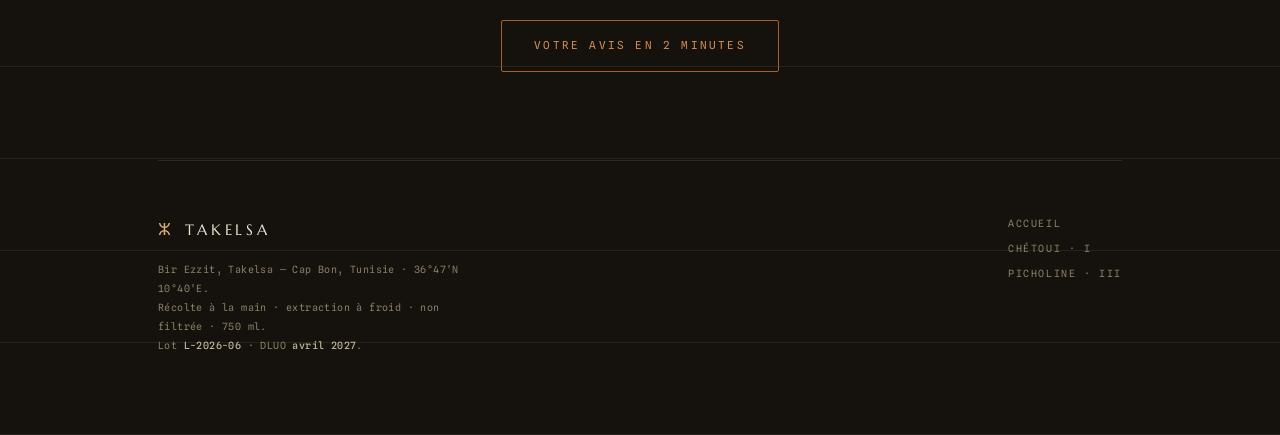
==== commit eeb37772: "feat(site): site v3 — bouteille Dorica (pages variete + vignettes accueil) + copy canon restauree + " ====
--- a/chemlali.html
+++ b/chemlali.html
@@ -32,17 +32,24 @@
 
     <header class="vhero" style="--hero-img:url('img/verger-lieu.webp')">
       <div class="puits"></div>
-      <div class="num">Cépage II</div>
-      <h1 class="display">Chemlali</h1>
-      <div class="tif">ⵛⴻⵎⵍⴰⵍⵉ</div>
-      <div class="cl">Huile d'Olive Vierge Extra · du Cap Bon</div>
-      <div class="lede">La douceur du Cap Bon — ronde, accessible.</div>
+      <div class="vtext">
+        <div class="num">Cépage II</div>
+        <h1 class="display">Chemlali</h1>
+        <div class="tif">ⵛⴻⵎⵍⴰⵍⵉ</div>
+        <div class="cl">Huile d'Olive Vierge Extra · du Cap Bon</div>
+        <div class="lede">Douce et équilibrée, au fruité délicat.</div>
+      </div>
+      <div class="bottle" style="--cepage:var(--var-chemlali);--cepage-lo:#7A3417">
+        <div class="cap"></div><div class="neck"></div>
+        <div class="glass"><div class="oil"></div></div><div class="sheen"></div>
+        <div class="label"><div class="wm">TAKELSA</div><div class="pm">PREMIUM</div><div class="seal">ⵣ</div><div class="vn">Chemlali</div><div class="cl">Vierge Extra</div></div>
+      </div>
     </header>
 
     <section class="vgrid">
       <div class="prose reveal">
-        <p>Le cépage le plus répandu du Cap Bon, et le plus avenant. Récoltée tôt, sa huile garde une douceur ample : amande mûre, pomme, poire, une finale presque beurrée.</p>
-        <p>Peu d'amertume, une ardence retenue. C'est l'huile du quotidien noble — celle qu'on tend à qui découvre, sans rien céder sur l'origine.</p>
+        <p>Le cépage le plus répandu du Cap Bon, et le plus avenant. Récoltée tôt, triturée à froid dans les six à huit heures, elle garde une douceur ample : amande mûre, pomme, poire, une finale presque beurrée.</p>
+        <p>Peu d'amertume, une ardence retenue. L'huile du quotidien noble — celle qu'on tend à qui découvre, sans rien céder sur l'origine.</p>
         <div class="accords">
           <span>Poissons</span><span>Salades</span><span>Pâtisserie</span>
         </div>
@@ -50,15 +57,15 @@
 
       <aside class="reveal">
         <div class="profile">
-          <div class="ptitle">Profil sensoriel · 1–5</div>
+          <div class="ptitle">Profil sensoriel · indicatif (1–5)</div>
           <div data-profile="chemlali"></div>
         </div>
         <div class="analysis">
           <div class="arow"><span class="ak">Classe</span><span class="av">Vierge Extra</span></div>
           <div class="arow"><span class="ak">Polyphénols</span><span class="av">190 <small>ppm</small></span></div>
           <div class="arow"><span class="ak">Acidité libre</span><span class="av">0,18–0,23 <small>%</small></span></div>
+          <div class="arow"><span class="ak">Fraîcheur</span><span class="av">≤ 6–8 <small>h</small></span></div>
           <div class="arow"><span class="ak">Récolte</span><span class="av">Oct. 2025</span></div>
-          <div class="arow"><span class="ak">Cépage</span><span class="av">100 % mono-variétal</span></div>
         </div>
       </aside>
     </section>
--- a/site.css
+++ b/site.css
@@ -1,20 +1,24 @@
+@import url("https://fonts.googleapis.com/css2?family=Archivo:wght@400;500;600;700&family=Marcellus&family=Noto+Sans+Tifinagh&family=Spectral:ital,wght@0,300;0,400;0,500;0,600;1,400;1,500&family=Spline+Sans+Mono:wght@400;500;600&display=swap");
+
 /* TAKELSA PREMIUM — site (registre tellurique « Imazighen »)
-   Le site a le droit d'être plus profond que l'étiquette : fond sombre,
-   beaucoup de vide, le terroir et l'huile en avant, le producteur effacé.
-   Anti-slop : pas de drapeau, pas de folklore, pas de gradient text,
-   pas de glassmorphism. Le cuivre est le seul métal.
-   AUTONOME pour le déploiement : polices + cuivre inlinés depuis le design
-   system (sinon ../../styles.css 404 à la racine de takelsa-premium — cf. DEF-091). */
-@import url("https://fonts.googleapis.com/css2?family=Archivo:wght@400;500;600;700&family=Marcellus&family=Noto+Sans+Tifinagh&family=Spectral:ital,wght@0,300;0,400;0,500;0,600;1,400;1,500&family=Spline+Sans+Mono:wght@400;500;600&display=swap");
-
+   100 % AUTONOME : polices + tokens inlinés ici. Ne JAMAIS lier ../../styles.css
+   (404 une fois en ligne). Le cuivre est le seul métal. */
+
+/* — tokens de base inlinés (depuis le design system) — */
 :root{
-  /* polices + cuivre inlinés (autonomie déploiement, anti-régression ../../styles.css) */
   --font-display:"Marcellus","Times New Roman",serif;
   --font-serif:"Spectral","Georgia",serif;
-  --font-sans:"Archivo",system-ui,sans-serif;
+  --font-sans:"Archivo",system-ui,-apple-system,sans-serif;
   --font-mono:"Spline Sans Mono",ui-monospace,monospace;
-  --font-glyph:"Noto Sans Tifinagh",sans-serif;
-  --copper:#9A6A3C; --copper-hi:#DAAE6E;
+  --font-glyph:"Noto Sans Tifinagh","Segoe UI",sans-serif;
+  --bone:#F1E9D8; --bone-2:#EBE1CB; --bone-deep:#E1D4B8; --bone-edge:#D8C9A8;
+  --ink:#1A1611; --ink-soft:#3B342B; --ink-muted:#6B6151; --ink-faint:rgba(26,22,17,.26);
+  --copper:#9A6A3C; --copper-lo:#744E29; --copper-hi:#DAAE6E;
+  --foil:linear-gradient(110deg,#744E29 0%,#C99A5E 28%,#F0D29A 46%,#A9763E 64%,#DAAE6E 100%);
+  --var-chetoui:#41502C; --var-chemlali:#9E4A26; --var-picholine:#4A2A42;
+}
+
+:root{
   --night:    #100E09;   /* fond le plus profond */
   --soil:     #15120D;   /* fond de base */
   --soil-2:   #1C180F;   /* panneau surélevé */
@@ -32,11 +36,11 @@
   --maxw: 1080px;
 }
 
-/* accents par cépage, éclaircis pour vivre sur le sombre */
+/* accents par cépage, relevés juste assez pour vivre sur le sombre — vrais tons canon */
 body[data-cepage="chetoui"] { --acc:#9DB573; --acc-deep:#6E8347; }
 body[data-cepage="chemlali"]{ --acc:#D58A52; --acc-deep:#A85F30; }
-body[data-cepage="picholine"]{ --acc:#AE83A4; --acc-deep:#76507060; }
-body[data-cepage="picholine"]{ --acc:#B084A6; --acc-deep:#7A5570; }
+/* Picholine = VRAI prune #4A2A42 relevé — aubergine/plum, jamais rose */
+body[data-cepage="picholine"]{ --acc:#8A5A78; --acc-deep:#5C3850; }
 
 *{box-sizing:border-box;}
 html{scroll-behavior:smooth;}
@@ -90,15 +94,19 @@
   background:radial-gradient(118% 78% at 50% 30%, rgba(16,14,9,.34), rgba(16,14,9,.9) 76%),linear-gradient(180deg, rgba(16,14,9,.5) 0%, rgba(16,14,9,.4) 42%, var(--soil) 100%);}
 .hero > *{position:relative;z-index:2;}
 /* le Puits — la source : anneaux cuivrés + lueur, respiration lente */
-.hero .puits{width:min(94vw,880px);height:min(94vw,880px);top:48%;left:50%;transform:translate(-50%,-50%);opacity:.85;
-  background:repeating-radial-gradient(circle at center, rgba(218,174,110,.30) 0 1px, transparent 1px 15px);
-  -webkit-mask-image:radial-gradient(circle at center, #000 38%, transparent 72%);mask-image:radial-gradient(circle at center, #000 38%, transparent 72%);}
+.hero .puits{width:min(96vw,920px);height:min(96vw,920px);top:47%;left:50%;transform:translate(-50%,-50%);opacity:.95;
+  background:repeating-radial-gradient(circle at center, rgba(218,174,110,.38) 0 1px, transparent 1px 9px),repeating-radial-gradient(circle at center, rgba(218,174,110,.16) 0 1px, transparent 1px 27px);
+  -webkit-mask-image:radial-gradient(circle at center, #000 30%, transparent 70%);mask-image:radial-gradient(circle at center, #000 30%, transparent 70%);}
 .hero .source{position:absolute;z-index:1;top:48%;left:50%;width:min(60vw,440px);height:min(60vw,440px);transform:translate(-50%,-50%);
   background:radial-gradient(circle at center, rgba(218,174,110,.22), rgba(218,174,110,0) 68%);pointer-events:none;}
-.hero .coin{position:relative;width:100px;height:100px;border-radius:50%;display:grid;place-items:center;
-  font-family:var(--font-glyph);font-size:62px;color:#3A2512;margin-bottom:38px;
+.hero .coin{position:relative;width:108px;height:108px;border-radius:50%;display:grid;place-items:center;
+  font-family:var(--font-glyph);font-size:66px;color:#3A2512;margin-bottom:38px;
   background:radial-gradient(circle at 38% 30%, #F4D89E, #CD9E60 52%, #8C5F33);
-  box-shadow:inset 0 2px 3px rgba(255,255,255,.5), inset 0 -4px 7px rgba(58,37,18,.5), 0 8px 30px rgba(0,0,0,.6), 0 0 60px rgba(218,174,110,.28);}
+  box-shadow:inset 0 2px 3px rgba(255,255,255,.5), inset 0 -4px 7px rgba(58,37,18,.5),
+    0 8px 30px rgba(0,0,0,.6), 0 0 60px rgba(218,174,110,.3),
+    0 0 0 13px transparent, 0 0 0 14px rgba(218,174,110,.5),
+    0 0 0 25px transparent, 0 0 0 26px rgba(218,174,110,.34),
+    0 0 0 39px transparent, 0 0 0 40px rgba(218,174,110,.22);}
 .hero .eyebrow{position:relative;margin-bottom:26px;color:var(--copper-hi);}
 .hero h1{position:relative;font-family:var(--font-display);font-weight:400;font-size:clamp(2.4rem,7vw,4.6rem);
   letter-spacing:.12em;text-indent:.12em;margin:0;color:var(--on-soil);white-space:nowrap;text-shadow:0 2px 30px rgba(0,0,0,.5);}
@@ -132,7 +140,7 @@
   color:#EDE4CF;font-size:clamp(1rem,2.4vw,1.25rem);max-width:30ch;text-shadow:0 1px 10px rgba(0,0,0,.7);}
 
 /* ---- bande avis (le but du cadeau : recueillir les retours) ---- */
-.feedback{text-align:center;padding:104px 0 0;}
+.feedback{text-align:center;padding:78px 0 0;}
 .feedback p{font-family:var(--font-display);font-weight:400;font-size:clamp(1.5rem,3.6vw,2.2rem);line-height:1.3;
   color:var(--on-soil);max-width:20ch;margin:0 auto 28px;}
 .btn-feedback{display:inline-block;font-family:var(--font-mono);font-size:11px;letter-spacing:.2em;text-transform:uppercase;
@@ -147,13 +155,13 @@
 .vhero > *{position:relative;z-index:2;}
 
 /* ---- generic section heading ---- */
-.shead{padding:96px 0 0;}
+.shead{padding:64px 0 0;}
 .shead .eyebrow{display:block;}
 .shead h2{font-family:var(--font-display);font-weight:400;font-size:clamp(2rem,4.5vw,3.1rem);margin:18px 0 0;color:var(--on-soil);}
 .shead .sub{font-family:var(--font-serif);font-style:italic;color:var(--on-soil-soft);font-size:1.15rem;margin-top:10px;max-width:54ch;}
 
 /* ---- manifesto band ---- */
-.manifesto{padding:120px 0;text-align:center;}
+.manifesto{padding:84px 0;text-align:center;}
 .manifesto p{font-family:var(--font-display);font-weight:400;font-size:clamp(1.6rem,4vw,2.6rem);line-height:1.3;
   color:var(--on-soil);max-width:18ch;margin:0 auto;}
 .manifesto .src{margin-top:26px;font-family:var(--font-mono);font-size:10px;letter-spacing:.24em;text-transform:uppercase;color:var(--on-soil-mut);}
@@ -168,10 +176,11 @@
 @media(max-width:720px){.facts-strip{grid-template-columns:repeat(2,1fr);}}
 
 /* ---- variety index (accueil) ---- */
-.varlist{margin-top:48px;border-top:1px solid var(--strata);}
-.varrow{display:grid;grid-template-columns:64px 1fr auto;gap:clamp(16px,4vw,46px);align-items:center;
-  padding:34px 8px;border-bottom:1px solid var(--strata);transition:background .3s,padding-left .3s;position:relative;}
+.varlist{margin-top:36px;border-top:1px solid var(--strata);}
+.varrow{display:grid;grid-template-columns:92px 1fr auto;gap:clamp(16px,4vw,42px);align-items:center;
+  padding:30px 8px;border-bottom:1px solid var(--strata);transition:background .3s,padding-left .3s;position:relative;}
 .varrow:hover{background:var(--soil-2);padding-left:20px;}
+.varrow .bottle{margin:0 auto;}
 .varrow .num{font-family:var(--font-display);font-size:2rem;color:var(--vacc);}
 .varrow .meta .nm{font-family:var(--font-display);font-size:1.9rem;color:var(--on-soil);line-height:1;}
 .varrow .meta .nm .tif{font-family:var(--font-glyph);font-size:.62em;color:var(--vacc);margin-left:.5em;letter-spacing:.12em;}
@@ -181,11 +190,13 @@
 .varrow .go .poly{color:var(--on-soil);}
 .varrow .go .arr{font-size:1.3rem;color:var(--vacc);transition:transform .3s;}
 .varrow:hover .go .arr{transform:translateX(6px);}
-@media(max-width:640px){.varrow{grid-template-columns:48px 1fr;}.varrow .go{grid-column:2;justify-content:flex-start;margin-top:6px;}}
+@media(max-width:640px){.varrow{grid-template-columns:72px 1fr;}.varrow .go{grid-column:2;justify-content:flex-start;margin-top:6px;}}
 
 /* ---- variety page header ---- */
-.vhero{padding:140px 0 60px;position:relative;overflow:hidden;}
-.vhero .puits{width:min(60vw,560px);height:min(60vw,560px);top:-10%;right:-12%;opacity:.5;}
+.vhero{padding:120px 0 48px;position:relative;overflow:hidden;display:flex;align-items:center;gap:clamp(28px,5vw,64px);}
+.vhero .vtext{flex:1;min-width:0;}
+@media(max-width:760px){.vhero{flex-direction:column;align-items:flex-start;gap:30px;}.vhero .bottle{margin:0 auto;}}
+.vhero .puits{position:absolute;width:min(60vw,560px);height:min(60vw,560px);top:-10%;right:-12%;opacity:.5;}
 .vhero .num{font-family:var(--font-display);font-size:1.4rem;color:var(--acc);letter-spacing:.2em;}
 .vhero h1{font-family:var(--font-display);font-weight:400;font-size:clamp(3rem,8vw,5.6rem);margin:14px 0 0;color:var(--on-soil);line-height:1;}
 .vhero .tif{font-family:var(--font-glyph);font-size:1.5rem;color:var(--acc);letter-spacing:.2em;margin-top:18px;}
@@ -222,7 +233,7 @@
 .analysis .arow .av small{font-family:var(--font-mono);font-size:.6em;letter-spacing:.04em;color:var(--on-soil-soft);margin-left:.3em;}
 
 /* ---- prev/next ---- */
-.pager{display:flex;justify-content:space-between;gap:20px;padding:100px 0 0;}
+.pager{display:flex;justify-content:space-between;gap:20px;padding:72px 0 0;}
 .pager a{font-family:var(--font-mono);font-size:11px;letter-spacing:.16em;text-transform:uppercase;color:var(--on-soil-mut);transition:color .25s;}
 .pager a:hover{color:var(--acc);}
 .pager a .lbl{display:block;font-family:var(--font-display);font-size:1.4rem;letter-spacing:.02em;color:var(--on-soil);text-transform:none;margin-top:8px;}
@@ -230,7 +241,7 @@
 .pager .next{text-align:right;}
 
 /* ---- footer ---- */
-.foot{margin-top:120px;border-top:1px solid var(--strata);padding:54px 0 70px;}
+.foot{margin-top:88px;border-top:1px solid var(--strata);padding:54px 0 70px;}
 .foot .frow{display:flex;justify-content:space-between;gap:30px;flex-wrap:wrap;align-items:flex-start;}
 .foot .brand{display:flex;align-items:baseline;gap:10px;}
 .foot .brand .y{font-family:var(--font-glyph);font-size:17px;color:var(--copper-hi);}
@@ -247,10 +258,42 @@
   html.js .reveal.in{opacity:1;transform:none;}
 }
 
-/* ---- desktop : axe central unifié, on resserre, on comble les vides (mobile intact) ---- */
-@media (min-width:861px){
+/* ---- desktop : axe central unifié, on resserre, on comble les vides (mobile intact) ---- */@media (min-width:861px){
   :root{--maxw:1060px;}
   .shead{text-align:center;}
   .shead .sub{margin-left:auto;margin-right:auto;}
   .manifesto p{max-width:20ch;}
 }
+
+/* ===== bouteille Dorica 750 — mock CSS habillé de l'étiquette (reconnaître SA bouteille) ===== */
+.bottle{--bh:210px;--cepage:var(--copper);--cepage-lo:#2C3A1C;position:relative;width:calc(var(--bh) * .35);height:var(--bh);
+  flex:0 0 auto;font-size:var(--bh);filter:drop-shadow(0 14px 22px rgba(0,0,0,.45));}
+.bottle .cap{position:absolute;top:0;left:50%;transform:translateX(-50%);width:.125em;height:.055em;border-radius:3px 3px 2px 2px;z-index:4;
+  background:linear-gradient(90deg,#3A2512,#8C5F33 42%,#5A3D22 70%,#2A1B0E);}
+.bottle .cap::after{content:"";position:absolute;left:8%;top:0;width:16%;height:100%;background:linear-gradient(90deg,rgba(244,216,158,.7),transparent);}
+.bottle .neck{position:absolute;top:.05em;left:50%;transform:translateX(-50%);width:.11em;height:.13em;z-index:2;
+  background:linear-gradient(90deg,rgba(255,255,255,.20),rgba(218,201,158,.10) 45%,rgba(0,0,0,.20));border-radius:0 0 .01em .01em;}
+.bottle .glass{position:absolute;top:.165em;left:0;width:100%;height:.835em;border-radius:.05em .05em .045em .045em;overflow:hidden;
+  background:linear-gradient(90deg,rgba(255,255,255,.13) 0%,rgba(218,201,158,.05) 24%,rgba(0,0,0,.14) 58%,rgba(255,255,255,.08) 86%,rgba(0,0,0,.16) 100%);
+  border:1px solid rgba(218,174,110,.16);box-shadow:inset 0 0 .04em rgba(255,255,255,.12);}
+.bottle .oil{position:absolute;left:0;bottom:0;width:100%;height:.6em;
+  background:linear-gradient(180deg,#A98E3A 0%,#8A7328 42%,#5E4F18 100%);}
+.bottle .oil::before{content:"";position:absolute;top:0;left:0;width:100%;height:.02em;background:rgba(255,255,255,.22);}
+.bottle .sheen{position:absolute;top:.18em;left:13%;width:9%;height:.8em;background:linear-gradient(90deg,rgba(255,255,255,.26),transparent);z-index:3;border-radius:50%;}
+/* étiquette face, scellée sur le verre */
+.bottle .label{position:absolute;left:50%;top:.345em;transform:translateX(-50%);width:.78em;height:.4em;z-index:3;
+  background:var(--bone);background-image:radial-gradient(rgba(26,22,17,.03) .5px,transparent .5px);background-size:3px 3px;
+  border-radius:.008em;box-shadow:0 .004em .02em rgba(0,0,0,.35);display:flex;flex-direction:column;align-items:center;justify-content:center;
+  text-align:center;color:var(--ink);padding:.03em .02em;overflow:hidden;}
+.bottle .label .wm{font-family:var(--font-display);font-size:.05em;letter-spacing:.14em;text-indent:.14em;color:#7E5128;line-height:1;}
+.bottle .label .pm{font-family:var(--font-sans);font-weight:600;font-size:.02em;letter-spacing:.4em;text-indent:.4em;color:var(--ink-soft);margin-top:.012em;}
+.bottle .label .seal{font-family:var(--font-glyph);font-size:.066em;line-height:1;color:var(--cepage);margin:.022em 0 .016em;}
+.bottle .label .vn{font-family:var(--font-display);font-size:.058em;line-height:1;color:var(--cepage-lo);}
+.bottle .label .cl{font-family:var(--font-mono);font-size:.0238em;letter-spacing:.05em;text-transform:uppercase;color:var(--cepage);margin-top:.014em;}
+/* vignette compacte (accueil) : on garde wm + sceau + nom, on retire les fines lignes */
+.bottle.mini{--bh:128px;filter:drop-shadow(0 8px 14px rgba(0,0,0,.4));}
+.bottle.mini .pm,.bottle.mini .cl{display:none;}
+.bottle.mini .label{height:.36em;}
+.bottle.mini .label .wm{font-size:.055em;}
+.bottle.mini .label .vn{font-size:.07em;}
+.bottle.mini .label .seal{font-size:.08em;margin:.02em 0;}
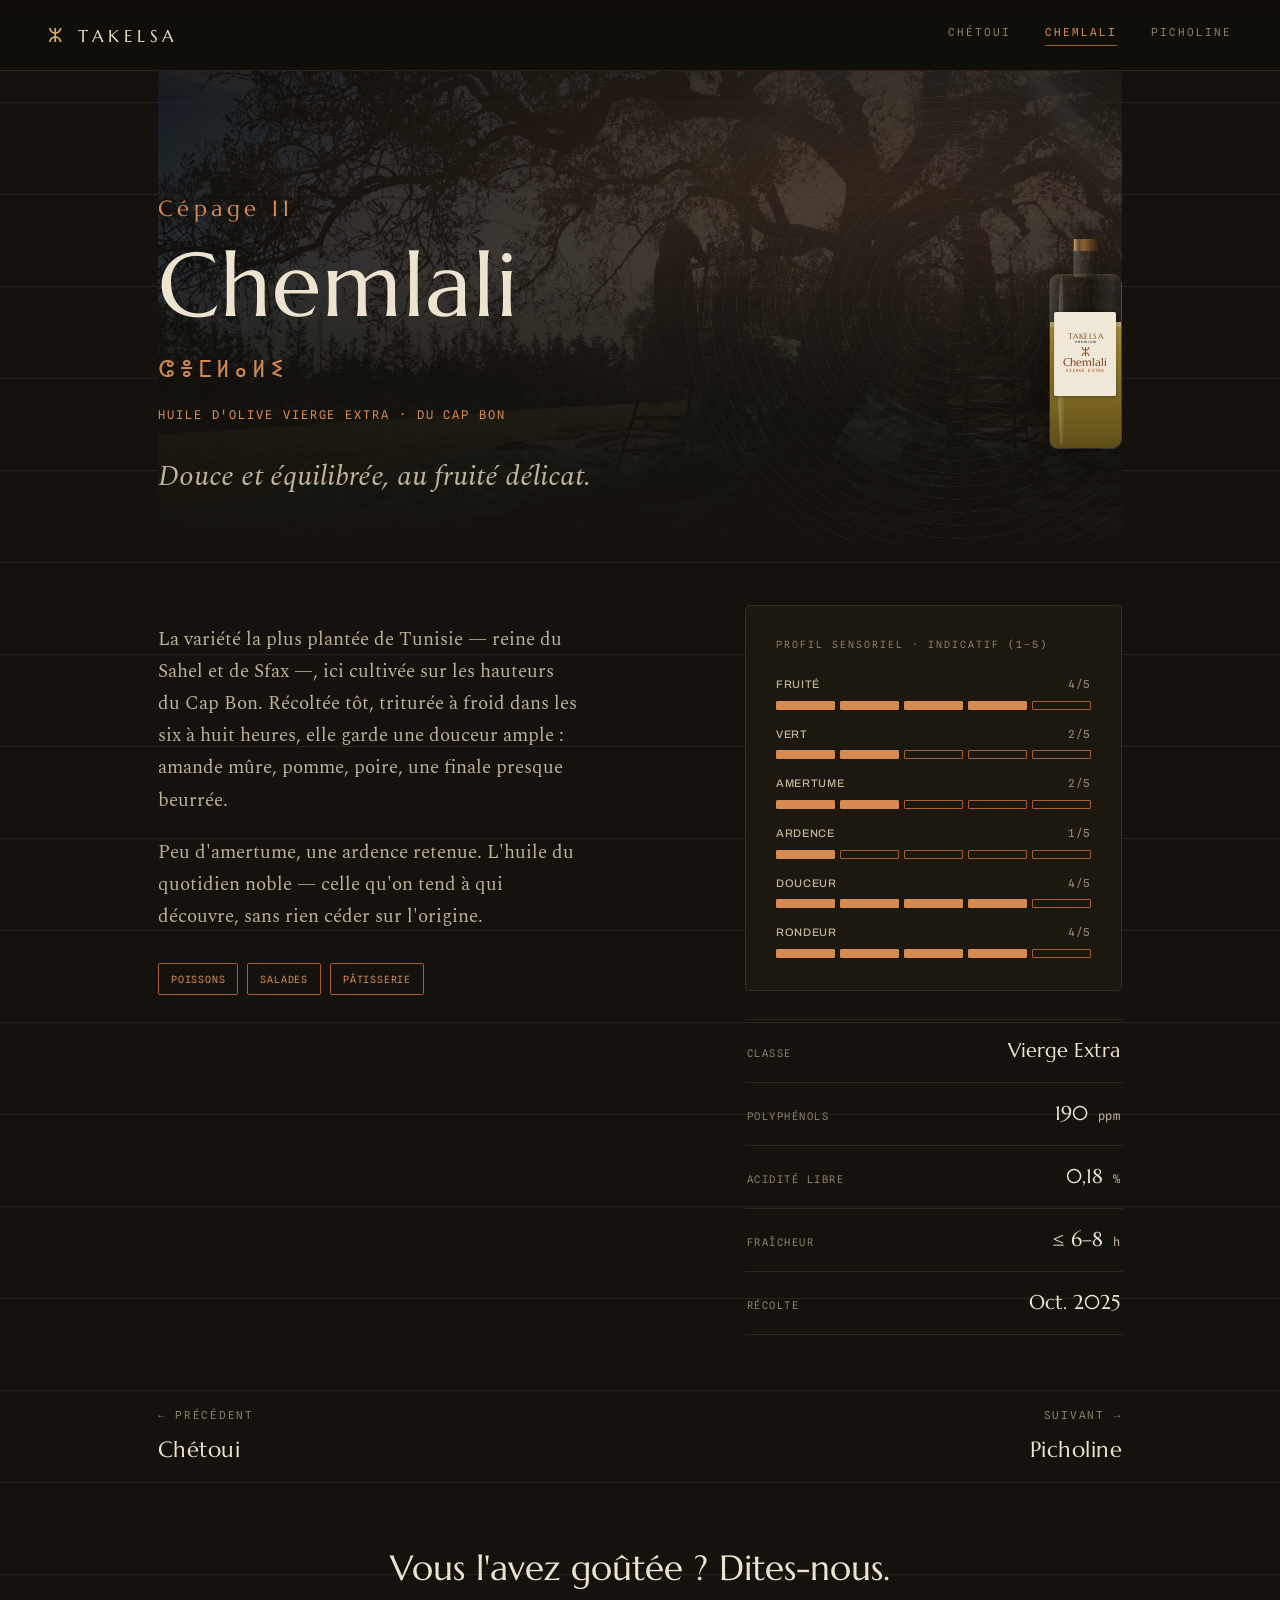
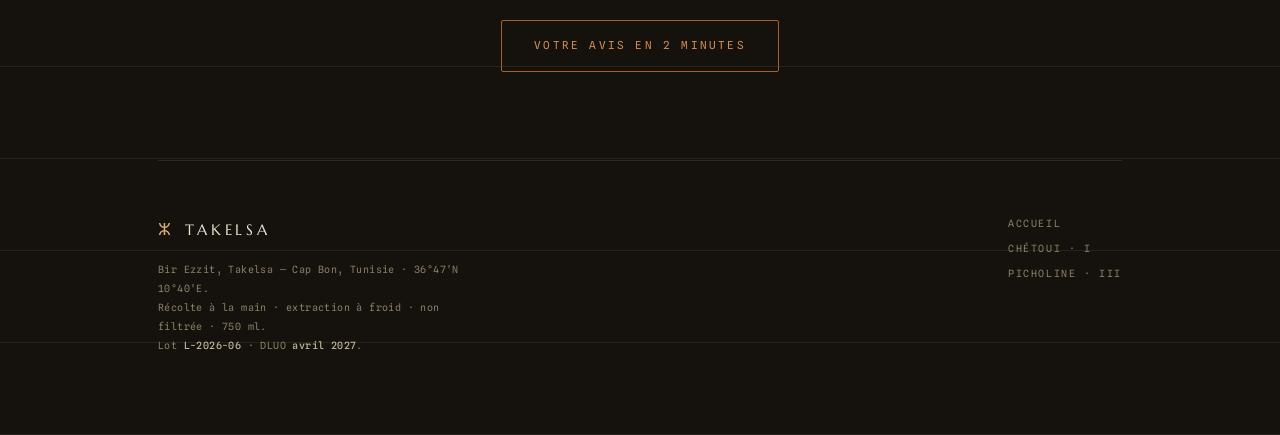
==== commit 6f5a8d8f: "fix(site): site v4 — Chemlali factuel (Sahel/Sfax, pas Cap Bon) + acidite par variete (0,18/0,18/0,2" ====
--- a/chemlali.html
+++ b/chemlali.html
@@ -48,7 +48,7 @@
 
     <section class="vgrid">
       <div class="prose reveal">
-        <p>Le cépage le plus répandu du Cap Bon, et le plus avenant. Récoltée tôt, triturée à froid dans les six à huit heures, elle garde une douceur ample : amande mûre, pomme, poire, une finale presque beurrée.</p>
+        <p>La variété la plus plantée de Tunisie — reine du Sahel et de Sfax —, ici cultivée sur les hauteurs du Cap Bon. Récoltée tôt, triturée à froid dans les six à huit heures, elle garde une douceur ample : amande mûre, pomme, poire, une finale presque beurrée.</p>
         <p>Peu d'amertume, une ardence retenue. L'huile du quotidien noble — celle qu'on tend à qui découvre, sans rien céder sur l'origine.</p>
         <div class="accords">
           <span>Poissons</span><span>Salades</span><span>Pâtisserie</span>
@@ -63,7 +63,7 @@
         <div class="analysis">
           <div class="arow"><span class="ak">Classe</span><span class="av">Vierge Extra</span></div>
           <div class="arow"><span class="ak">Polyphénols</span><span class="av">190 <small>ppm</small></span></div>
-          <div class="arow"><span class="ak">Acidité libre</span><span class="av">0,18–0,23 <small>%</small></span></div>
+          <div class="arow"><span class="ak">Acidité libre</span><span class="av">0,18 <small>%</small></span></div>
           <div class="arow"><span class="ak">Fraîcheur</span><span class="av">≤ 6–8 <small>h</small></span></div>
           <div class="arow"><span class="ak">Récolte</span><span class="av">Oct. 2025</span></div>
         </div>
--- a/site.css
+++ b/site.css
@@ -39,8 +39,8 @@
 /* accents par cépage, relevés juste assez pour vivre sur le sombre — vrais tons canon */
 body[data-cepage="chetoui"] { --acc:#9DB573; --acc-deep:#6E8347; }
 body[data-cepage="chemlali"]{ --acc:#D58A52; --acc-deep:#A85F30; }
-/* Picholine = VRAI prune #4A2A42 relevé — aubergine/plum, jamais rose */
-body[data-cepage="picholine"]{ --acc:#8A5A78; --acc-deep:#5C3850; }
+/* Picholine = VRAI prune profond, option B aubergine/mûre (choix PO 17/06) — jamais rose */
+body[data-cepage="picholine"]{ --acc:#6E4055; --acc-deep:#4A2A3A; }
 
 *{box-sizing:border-box;}
 html{scroll-behavior:smooth;}
@@ -281,19 +281,19 @@
 .bottle .oil::before{content:"";position:absolute;top:0;left:0;width:100%;height:.02em;background:rgba(255,255,255,.22);}
 .bottle .sheen{position:absolute;top:.18em;left:13%;width:9%;height:.8em;background:linear-gradient(90deg,rgba(255,255,255,.26),transparent);z-index:3;border-radius:50%;}
 /* étiquette face, scellée sur le verre */
-.bottle .label{position:absolute;left:50%;top:.345em;transform:translateX(-50%);width:.78em;height:.4em;z-index:3;
+.bottle .label{position:absolute;left:50%;top:.345em;transform:translateX(-50%);width:.295em;height:.4em;z-index:3;
   background:var(--bone);background-image:radial-gradient(rgba(26,22,17,.03) .5px,transparent .5px);background-size:3px 3px;
   border-radius:.008em;box-shadow:0 .004em .02em rgba(0,0,0,.35);display:flex;flex-direction:column;align-items:center;justify-content:center;
-  text-align:center;color:var(--ink);padding:.03em .02em;overflow:hidden;}
-.bottle .label .wm{font-family:var(--font-display);font-size:.05em;letter-spacing:.14em;text-indent:.14em;color:#7E5128;line-height:1;}
-.bottle .label .pm{font-family:var(--font-sans);font-weight:600;font-size:.02em;letter-spacing:.4em;text-indent:.4em;color:var(--ink-soft);margin-top:.012em;}
-.bottle .label .seal{font-family:var(--font-glyph);font-size:.066em;line-height:1;color:var(--cepage);margin:.022em 0 .016em;}
-.bottle .label .vn{font-family:var(--font-display);font-size:.058em;line-height:1;color:var(--cepage-lo);}
-.bottle .label .cl{font-family:var(--font-mono);font-size:.0238em;letter-spacing:.05em;text-transform:uppercase;color:var(--cepage);margin-top:.014em;}
+  text-align:center;color:var(--ink);padding:.02em .01em;overflow:hidden;}
+.bottle .label .wm{font-family:var(--font-display);font-size:.038em;letter-spacing:.07em;text-indent:.07em;color:#7E5128;line-height:1;}
+.bottle .label .pm{font-family:var(--font-sans);font-weight:600;font-size:.015em;letter-spacing:.32em;text-indent:.32em;color:var(--ink-soft);margin-top:.01em;}
+.bottle .label .seal{font-family:var(--font-glyph);font-size:.056em;line-height:1;color:var(--cepage);margin:.016em 0 .012em;}
+.bottle .label .vn{font-family:var(--font-display);font-size:.05em;line-height:1;color:var(--cepage-lo);}
+.bottle .label .cl{font-family:var(--font-mono);font-size:.0205em;letter-spacing:.04em;text-transform:uppercase;color:var(--cepage);margin-top:.012em;}
 /* vignette compacte (accueil) : on garde wm + sceau + nom, on retire les fines lignes */
 .bottle.mini{--bh:128px;filter:drop-shadow(0 8px 14px rgba(0,0,0,.4));}
 .bottle.mini .pm,.bottle.mini .cl{display:none;}
-.bottle.mini .label{height:.36em;}
-.bottle.mini .label .wm{font-size:.055em;}
-.bottle.mini .label .vn{font-size:.07em;}
-.bottle.mini .label .seal{font-size:.08em;margin:.02em 0;}
+.bottle.mini .label{height:.34em;}
+.bottle.mini .label .wm{font-size:.04em;}
+.bottle.mini .label .vn{font-size:.056em;}
+.bottle.mini .label .seal{font-size:.066em;margin:.016em 0;}
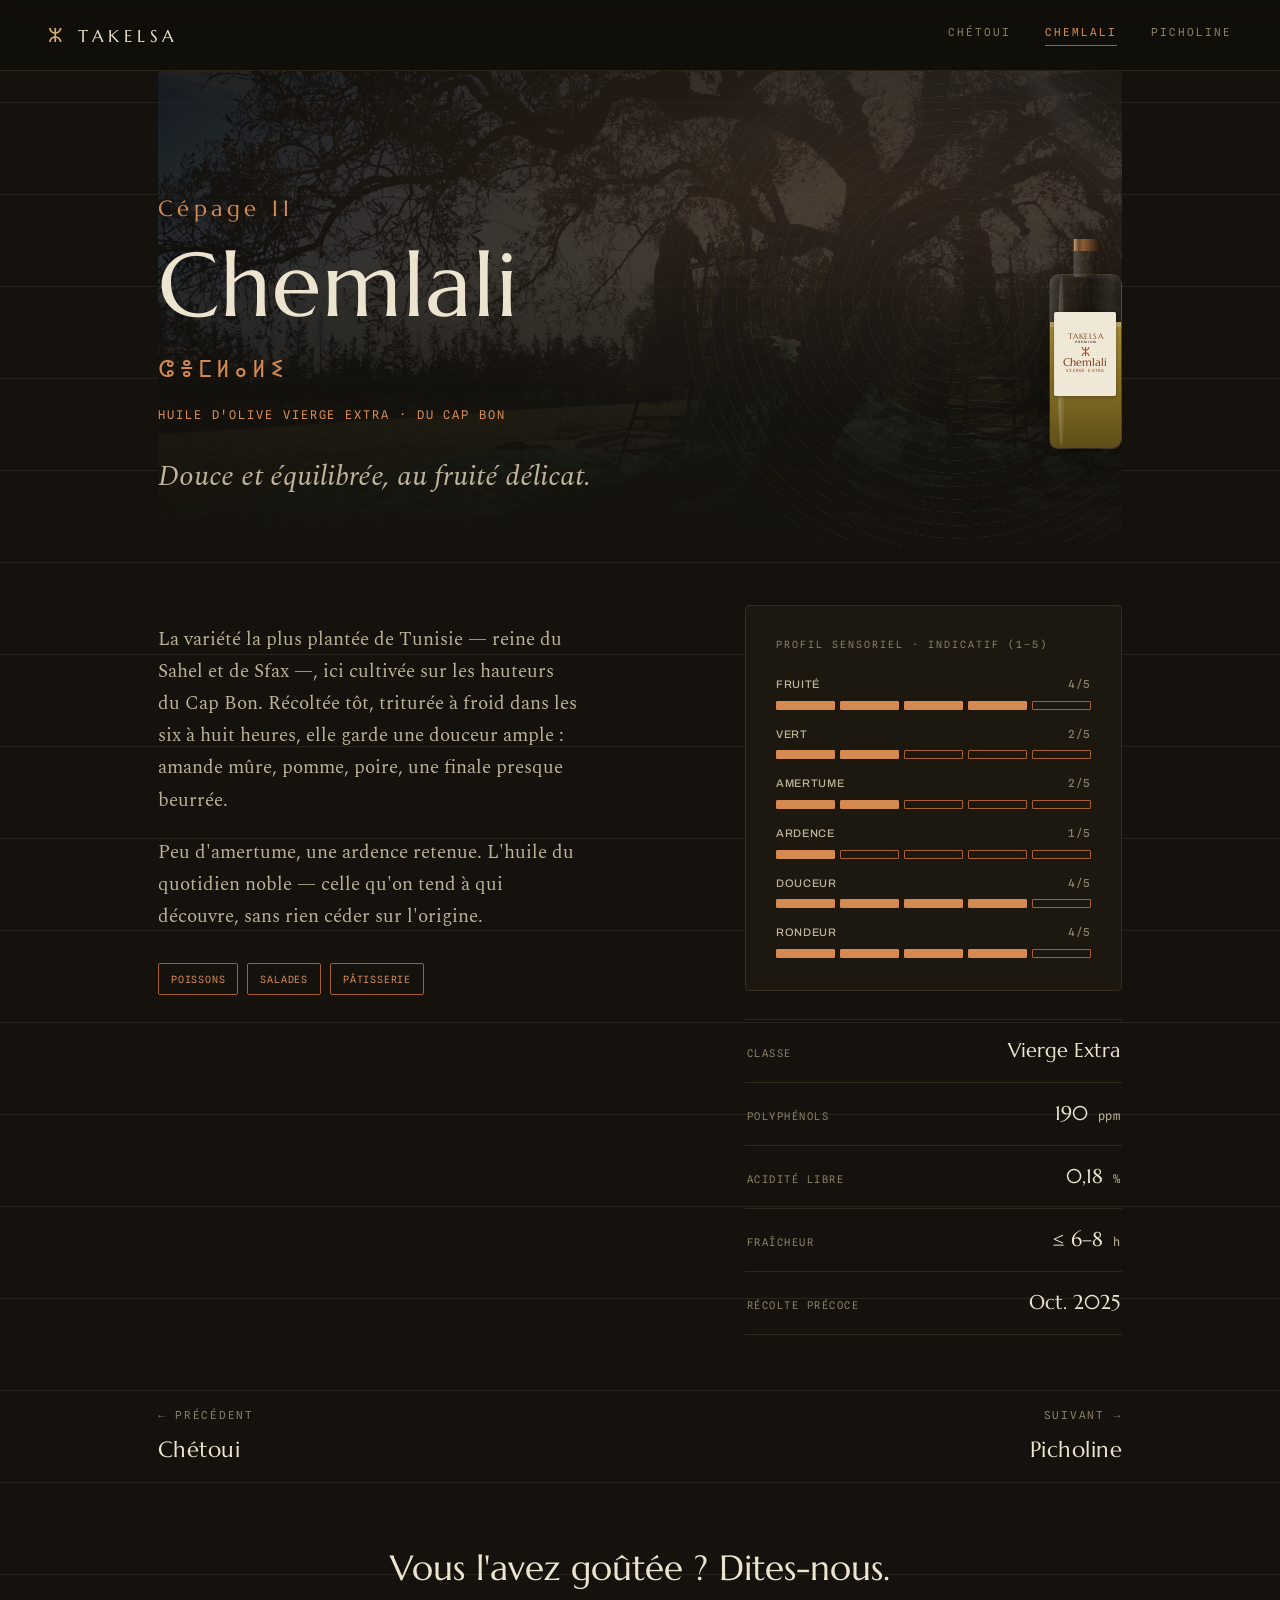
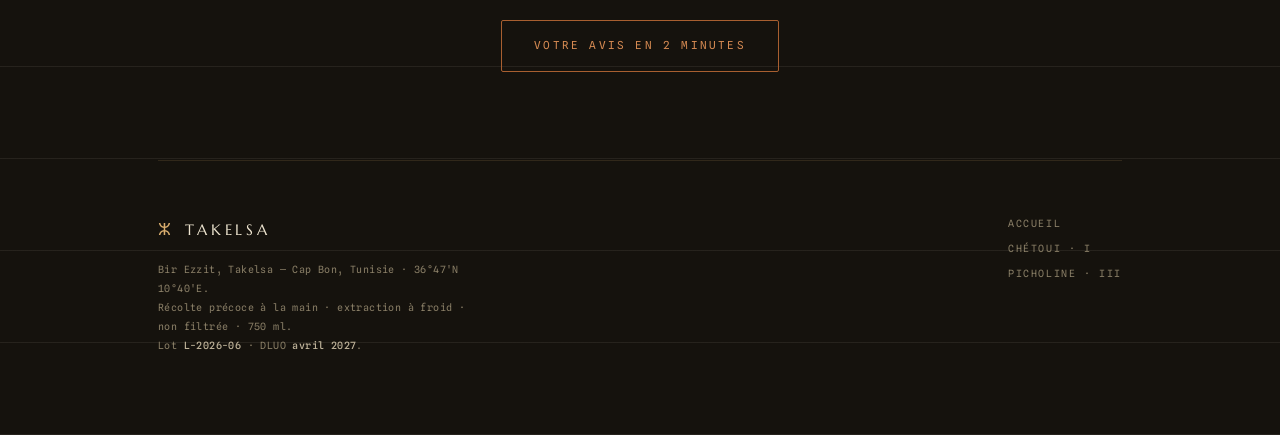
==== commit b2a06533: "feat(site): v5 — marque TAKELSA PREMIUM heros + recolte precoce + accueil degraisse (manifeste/Le li" ====
--- a/chemlali.html
+++ b/chemlali.html
@@ -65,7 +65,7 @@
           <div class="arow"><span class="ak">Polyphénols</span><span class="av">190 <small>ppm</small></span></div>
           <div class="arow"><span class="ak">Acidité libre</span><span class="av">0,18 <small>%</small></span></div>
           <div class="arow"><span class="ak">Fraîcheur</span><span class="av">≤ 6–8 <small>h</small></span></div>
-          <div class="arow"><span class="ak">Récolte</span><span class="av">Oct. 2025</span></div>
+          <div class="arow"><span class="ak">Récolte précoce</span><span class="av">Oct. 2025</span></div>
         </div>
       </aside>
     </section>
@@ -84,7 +84,7 @@
       <div class="frow">
         <div>
           <div class="brand"><span class="y">ⵣ</span><span class="wm">TAKELSA</span></div>
-          <p class="legal" style="margin-top:18px">Bir Ezzit, Takelsa — Cap Bon, Tunisie · 36°47′N 10°40′E.<br>Récolte à la main · extraction à froid · non filtrée · 750 ml.<br>Lot <b>L-2026-06</b> · DLUO <b>avril 2027</b>.</p>
+          <p class="legal" style="margin-top:18px">Bir Ezzit, Takelsa — Cap Bon, Tunisie · 36°47′N 10°40′E.<br>Récolte précoce à la main · extraction à froid · non filtrée · 750 ml.<br>Lot <b>L-2026-06</b> · DLUO <b>avril 2027</b>.</p>
         </div>
         <div class="links">
           <a href="index.html">Accueil</a>
--- a/site.css
+++ b/site.css
@@ -39,8 +39,8 @@
 /* accents par cépage, relevés juste assez pour vivre sur le sombre — vrais tons canon */
 body[data-cepage="chetoui"] { --acc:#9DB573; --acc-deep:#6E8347; }
 body[data-cepage="chemlali"]{ --acc:#D58A52; --acc-deep:#A85F30; }
-/* Picholine = VRAI prune profond, option B aubergine/mûre (choix PO 17/06) — jamais rose */
-body[data-cepage="picholine"]{ --acc:#6E4055; --acc-deep:#4A2A3A; }
+/* Picholine = prune profond, option A (choix PO 18/06, cf prune-comparatif) — jamais rose */
+body[data-cepage="picholine"]{ --acc:#7A4A60; --acc-deep:#5A3447; }
 
 *{box-sizing:border-box;}
 html{scroll-behavior:smooth;}
@@ -107,6 +107,9 @@
     0 0 0 13px transparent, 0 0 0 14px rgba(218,174,110,.5),
     0 0 0 25px transparent, 0 0 0 26px rgba(218,174,110,.34),
     0 0 0 39px transparent, 0 0 0 40px rgba(218,174,110,.22);}
+.hero .brandmark{position:relative;display:flex;align-items:baseline;gap:11px;margin-bottom:24px;flex-wrap:nowrap;}
+.hero .brandmark .y{font-family:var(--font-glyph);font-size:19px;color:var(--copper-hi);line-height:1;}
+.hero .brandmark .wm{font-family:var(--font-display);font-size:clamp(1rem,2vw,1.3rem);letter-spacing:.26em;text-indent:.26em;color:var(--on-soil);line-height:1;white-space:nowrap;}
 .hero .eyebrow{position:relative;margin-bottom:26px;color:var(--copper-hi);}
 .hero h1{position:relative;font-family:var(--font-display);font-weight:400;font-size:clamp(2.4rem,7vw,4.6rem);
   letter-spacing:.12em;text-indent:.12em;margin:0;color:var(--on-soil);white-space:nowrap;text-shadow:0 2px 30px rgba(0,0,0,.5);}
@@ -122,6 +125,7 @@
   html.js .hero .puits{animation:wellopen 2.6s cubic-bezier(.16,.7,.18,1) both;}
   html.js .hero .source{animation:sourcebloom 3s ease-out both;}
   html.js .hero .coin{animation:coinrise 1.1s cubic-bezier(.2,.7,.2,1) .55s both;}
+  html.js .hero .brandmark{animation:fadeup .9s ease-out .85s both;}
   html.js .hero .eyebrow{animation:fadeup .9s ease-out 1.05s both;}
   html.js .hero h1{animation:fadeup 1s ease-out 1.25s both;}
   html.js .hero .lede{animation:fadeup 1s ease-out 1.45s both;}
@@ -260,6 +264,18 @@
 
 /* ---- desktop : axe central unifié, on resserre, on comble les vides (mobile intact) ---- */@media (min-width:861px){
   :root{--maxw:1060px;}
+  /* HÉROS DESKTOP — composition ASYMÉTRIQUE (texte à gauche, le signe/puits à droite), fond sombre uni #15120D, hauteur au contenu, zéro vide. Mobile intact. */
+  .hero{max-width:var(--maxw);margin:0 auto;min-height:440px;padding:84px clamp(20px,5vw,48px) 76px;text-align:left;align-items:flex-start;justify-content:center;overflow:hidden;}
+  .hero::before,.hero::after{display:none;}
+  .hero > .brandmark,.hero > .eyebrow,.hero > h1,.hero > .lede,.hero > .coords{max-width:52%;}
+  .hero h1{white-space:nowrap;}
+  .hero .coords{justify-content:flex-start;}
+  /* le signe — à droite ; ⵣ centré, puits SOBRE (anneaux fins ~.30/.15), animé mais discret */
+  .hero .coin{position:absolute;left:calc(75% - 54px);top:calc(50% - 54px);margin:0;}
+  .hero .puits{position:absolute;left:75%;top:50%;width:min(34vw,420px);height:min(34vw,420px);opacity:1;
+    background:repeating-radial-gradient(circle at center, rgba(218,174,110,.30) 0 1px, transparent 1px 10px),repeating-radial-gradient(circle at center, rgba(218,174,110,.15) 0 1px, transparent 1px 28px);}
+  .hero .source{position:absolute;left:75%;top:50%;width:min(22vw,300px);height:min(22vw,300px);
+    background:radial-gradient(circle at center, rgba(218,174,110,.16), rgba(218,174,110,0) 66%);}
   .shead{text-align:center;}
   .shead .sub{margin-left:auto;margin-right:auto;}
   .manifesto p{max-width:20ch;}
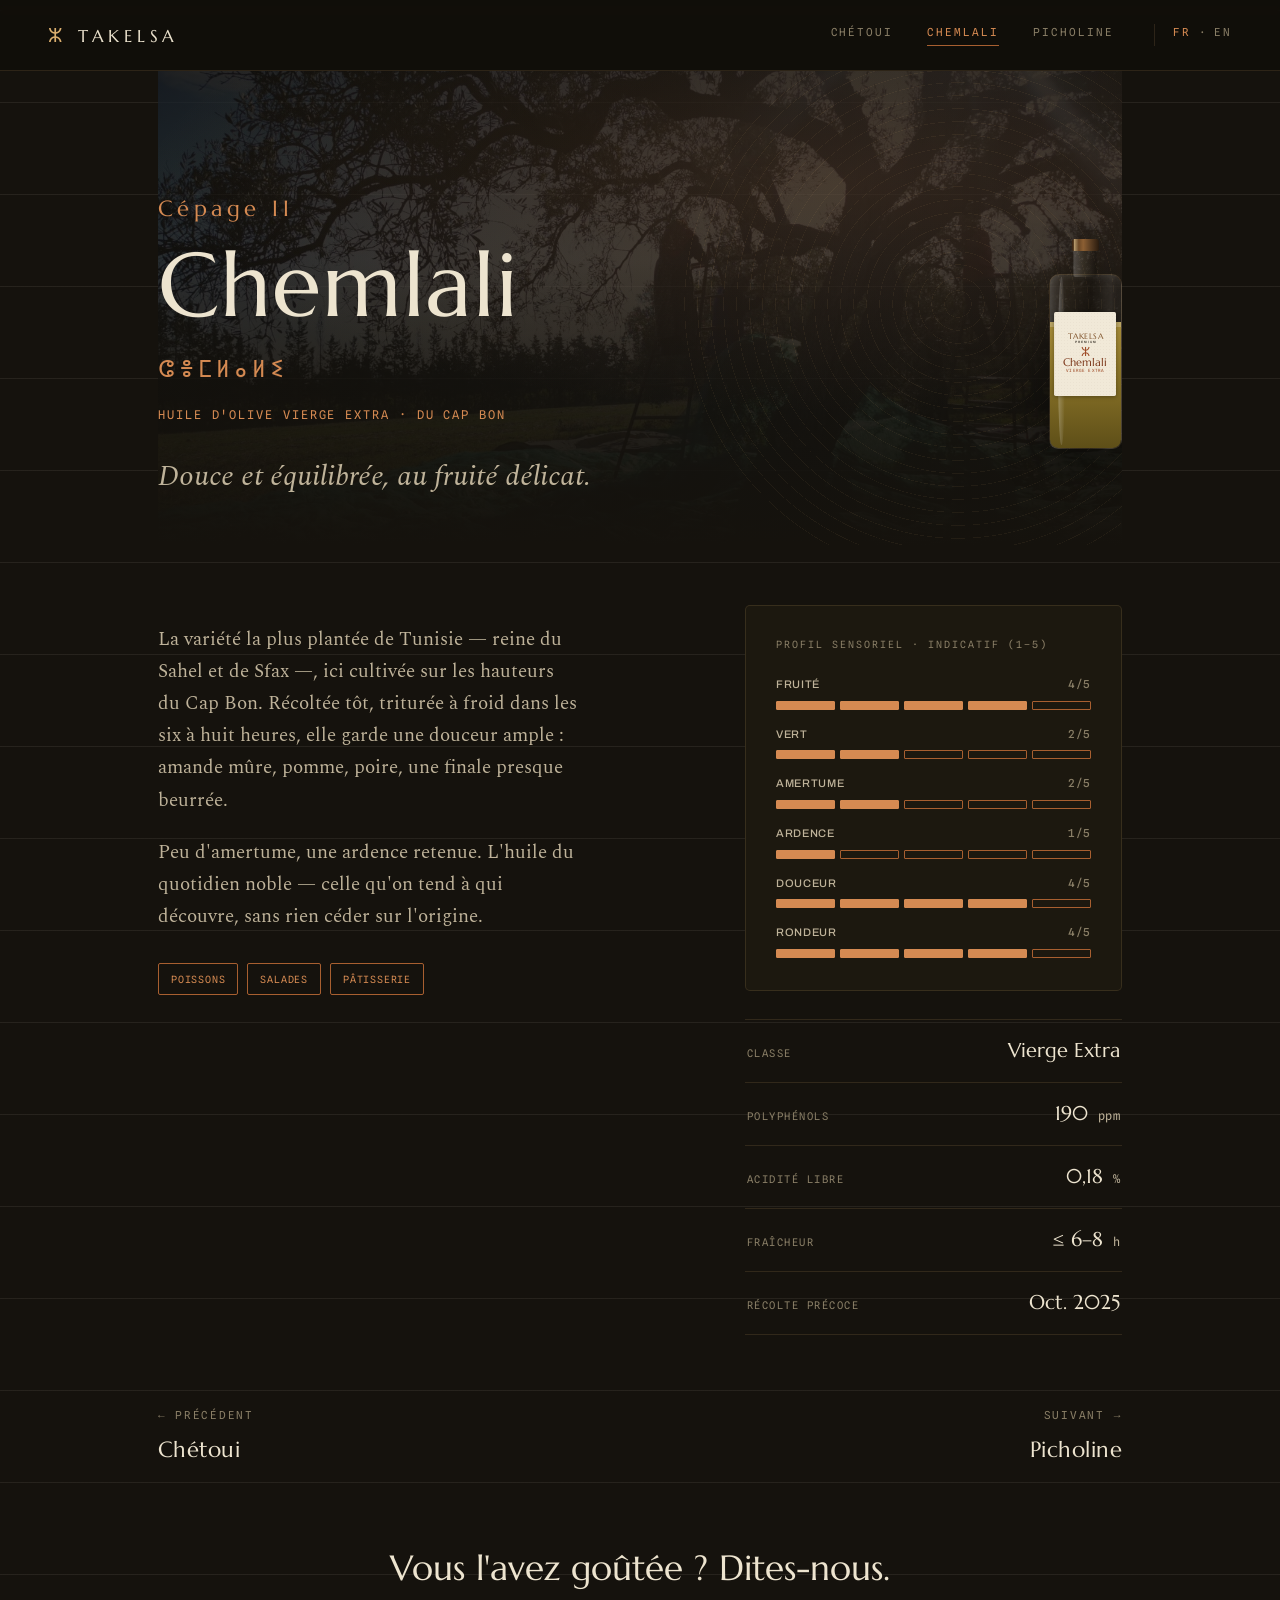
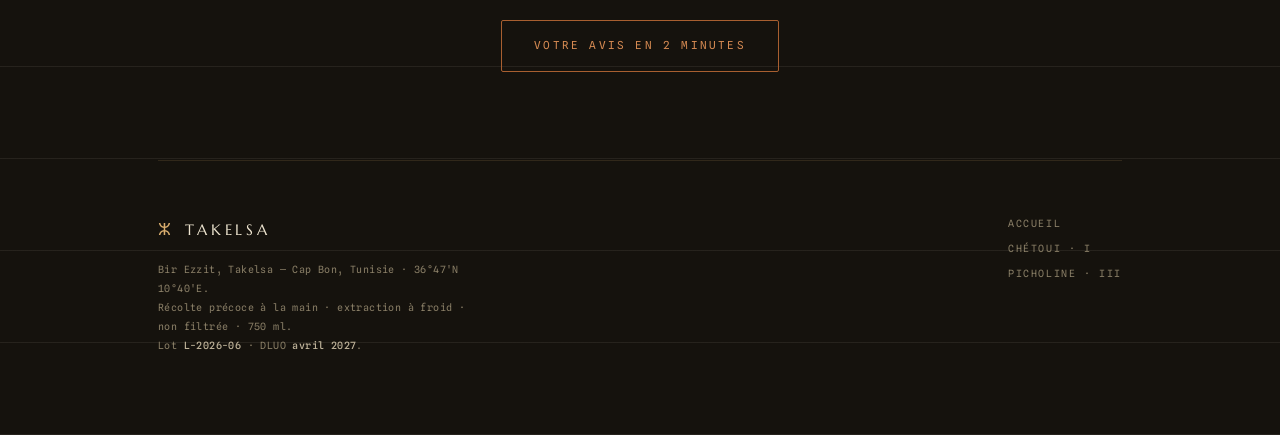
==== commit e0eaa361: "Site EN — /en/ (4 pages) + toggle FR·EN + hreflang Version anglaise premium (traduction arbitrée Cla" ====
--- a/chemlali.html
+++ b/chemlali.html
@@ -15,7 +15,13 @@
 <meta property="og:url" content="https://bh216-tak.github.io/takelsa-premium/chemlali.html" />
 <meta name="twitter:card" content="summary_large_image" />
 <meta name="theme-color" content="#15120D" />
+<link rel="alternate" hreflang="fr" href="https://bh216-tak.github.io/takelsa-premium/chemlali.html" />
+<link rel="alternate" hreflang="en" href="https://bh216-tak.github.io/takelsa-premium/en/chemlali.html" />
+<link rel="alternate" hreflang="x-default" href="https://bh216-tak.github.io/takelsa-premium/chemlali.html" />
 <link rel="stylesheet" href="site.css" />
+<!-- Stats de consultation (GoatCounter, sans cookie) -->
+<script data-goatcounter="https://takelsa-huile.goatcounter.com/count"
+        async src="//gc.zgo.at/count.js"></script>
 </head>
 <body data-cepage="chemlali">
 
@@ -25,6 +31,11 @@
       <a href="chetoui.html">Chétoui</a>
       <a href="chemlali.html" aria-current="page">Chemlali</a>
       <a href="picholine.html">Picholine</a>
+      <span class="lang" aria-label="Langue">
+        <a class="on" href="chemlali.html" aria-current="true" hreflang="fr" lang="fr">FR</a>
+        <span class="sep" aria-hidden="true">·</span>
+        <a href="en/chemlali.html" hreflang="en" lang="en">EN</a>
+      </span>
     </div>
   </nav>
 
--- a/site.css
+++ b/site.css
@@ -262,6 +262,12 @@
   html.js .reveal.in{opacity:1;transform:none;}
 }
 
+/* ---- mobile (<861px) : aérer le sceau — ses anneaux/halo box-shadow (~40px + glow) empiétaient sur « TAKELSA PREMIUM » (dessus) et « huile d'olive… » (dessous) ---- */
+@media (max-width:860px){
+  .hero .brandmark{margin-bottom:56px;}
+  .hero .coin{margin-bottom:56px;}
+}
+
 /* ---- desktop : axe central unifié, on resserre, on comble les vides (mobile intact) ---- */@media (min-width:861px){
   :root{--maxw:1060px;}
   /* HÉROS DESKTOP — composition ASYMÉTRIQUE (texte à gauche, le signe/puits à droite), fond sombre uni #15120D, hauteur au contenu, zéro vide. Mobile intact. */
@@ -313,3 +319,10 @@
 .bottle.mini .label .wm{font-size:.04em;}
 .bottle.mini .label .vn{font-size:.056em;}
 .bottle.mini .label .seal{font-size:.066em;margin:.016em 0;}
+
+/* ---- bascule de langue FR · EN dans la nav (discrète, tokens existants, 100 % autonome) ---- */
+.nav .links .lang{display:inline-flex;align-items:baseline;gap:8px;padding-left:clamp(10px,2vw,18px);
+  margin-left:clamp(2px,1vw,6px);border-left:1px solid var(--strata);}
+.nav .links .lang a{padding-bottom:0;border-bottom:0;}
+.nav .links .lang a.on{color:var(--acc);}
+.nav .links .lang .sep{color:var(--on-soil-mut);font-family:var(--font-mono);font-size:11px;line-height:1;}
